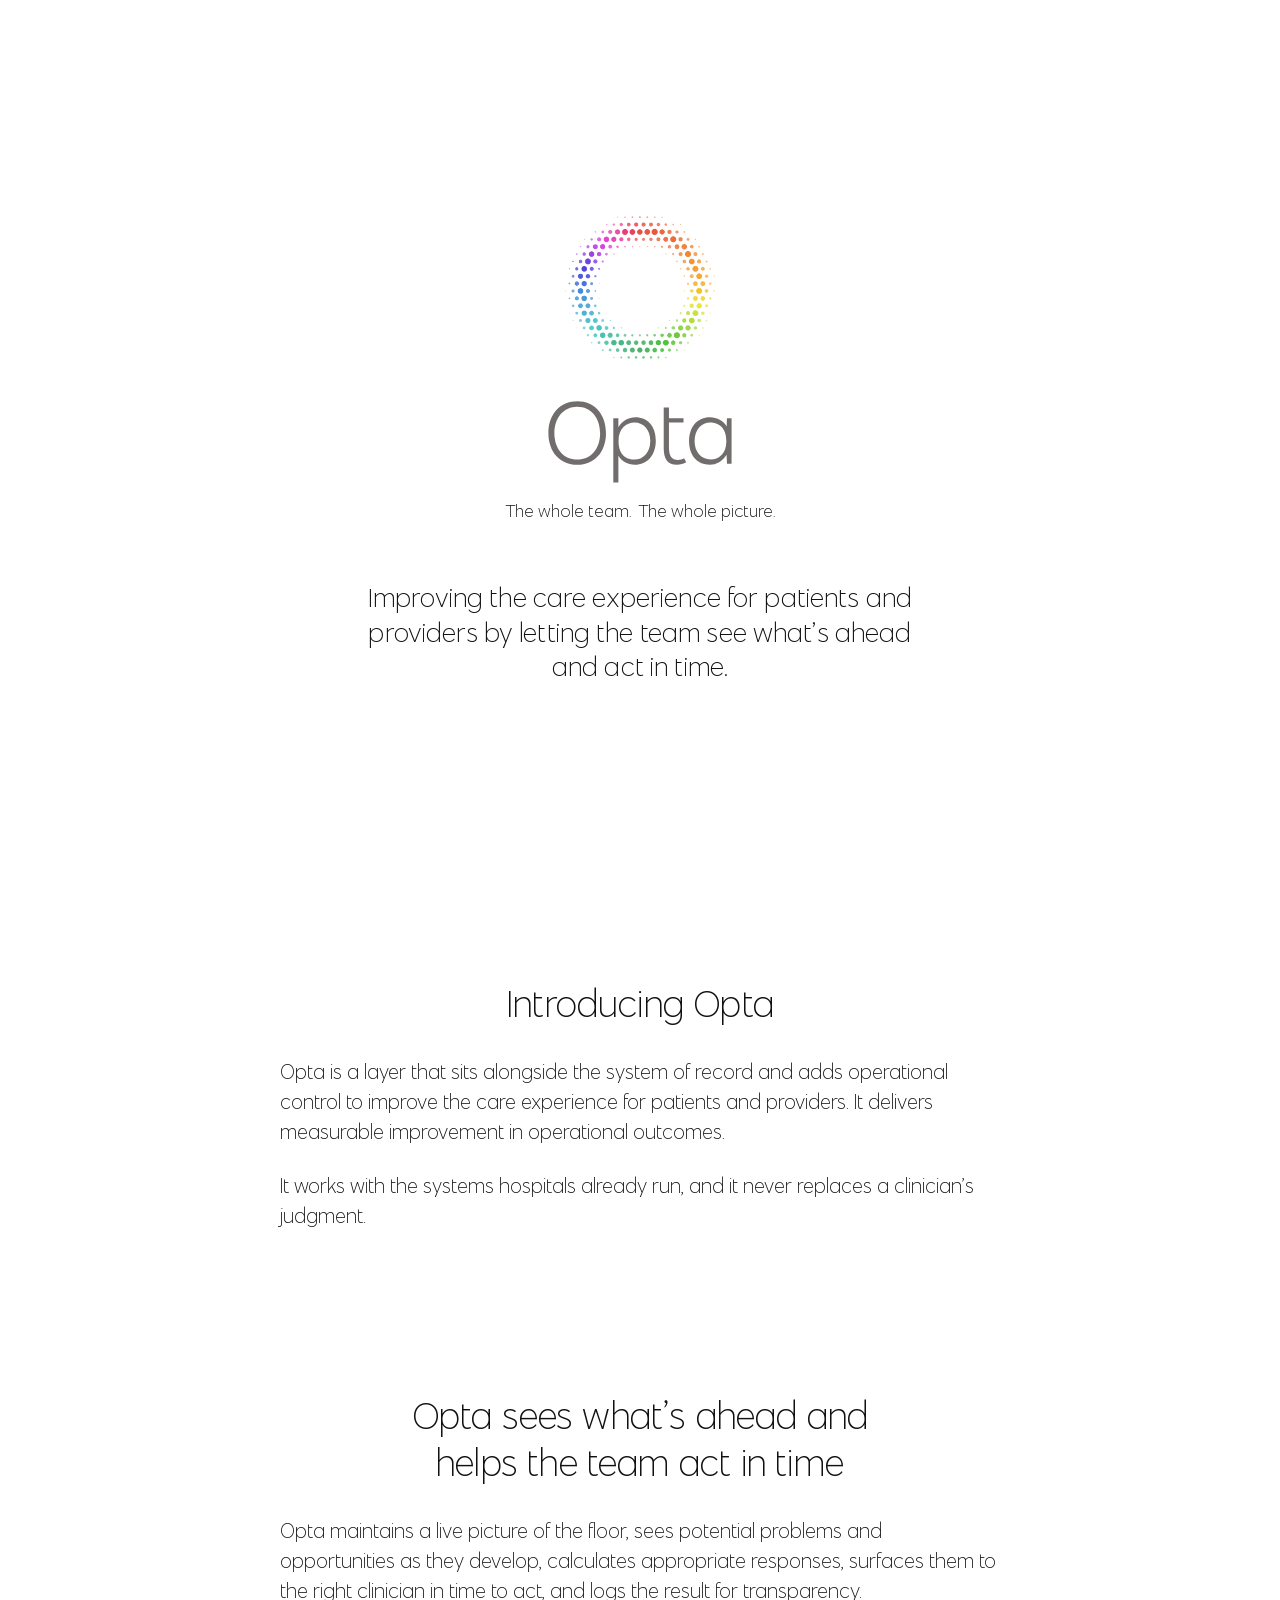
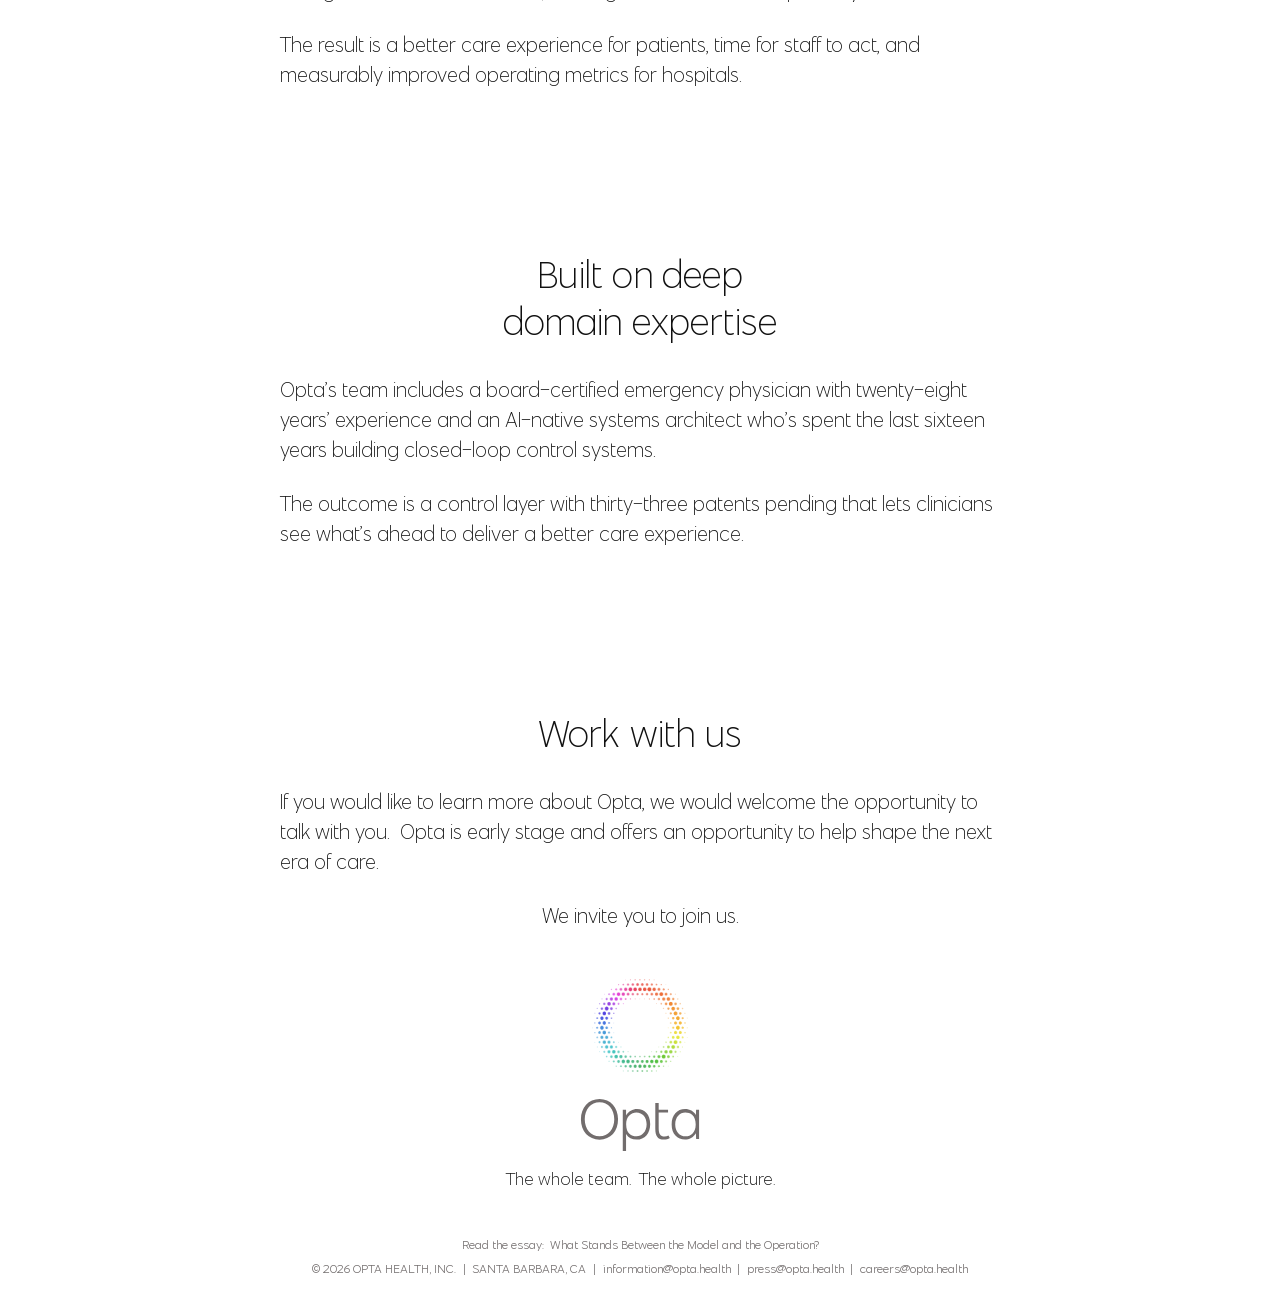
==== index.html @ 4945c52e "Favicon: ring on transparent background (64 + 32); cache-busted so browsers pick it up" ====
<!DOCTYPE html>
<html lang="en">
<head>
<meta charset="UTF-8">
<meta name="viewport" content="width=device-width, initial-scale=1">
<title>Opta — The whole team. The whole picture.</title>
<meta name="description" content="Improving the care experience for patients and providers by letting the team see what’s ahead and act in time.">
<meta property="og:type" content="website">
<meta property="og:title" content="Opta — The whole team. The whole picture.">
<meta property="og:description" content="Improving the care experience for patients and providers by letting the team see what’s ahead and act in time.">
<meta property="og:url" content="https://opta.health/">
<meta property="og:image" content="https://opta.health/assets/share-card.png">
<meta property="og:image:width" content="1200">
<meta property="og:image:height" content="630">
<link rel="icon" type="image/png" sizes="64x64" href="assets/favicon-ring.png?v=2">
<link rel="icon" type="image/png" sizes="32x32" href="assets/favicon-32.png?v=2">
<link rel="apple-touch-icon" href="assets/apple-touch-icon.png">
<link rel="preload" href="assets/fonts/EssentialSans-Thin.woff2" as="font" type="font/woff2" crossorigin>
<style>
  /* Essential Sans (Jen Wagner Co) — Thin for all copy, Regular where weight is needed. Licensed webfonts, self-hosted. */
  @font-face { font-family: 'Essential Sans'; font-weight: 200; font-style: normal; font-display: swap; src: url('assets/fonts/EssentialSans-Thin.woff2') format('woff2'); }
  @font-face { font-family: 'Essential Sans'; font-weight: 400; font-style: normal; font-display: swap; src: url('assets/fonts/EssentialSans-Regular.woff2') format('woff2'); }

  :root {
    --ink: #111111;        /* headlines and body */
    --grey: #726d6d;       /* wordmark, company line, footer */
    --page: #FFFFFF;

    /* Sizes are specified at 1920px wide and scale with the viewport. */
    --size-h: clamp(30px, 2.9vw, 72px);          /* 56px @ 1920 — section headlines */
    --size-body: clamp(19px, 1.5625vw, 44px);    /* 30px @ 1920 */
    --size-tag: clamp(17px, 1.3vw, 36px);        /* 25px @ 1920 — tagline under the wordmark */
    --size-desc: clamp(22px, 2.08vw, 56px);      /* 40px @ 1920 — hero descriptor */
    --size-co: clamp(15px, 1.2vw, 30px);         /* company line */
    --lockup-w: clamp(170px, 14.6vw, 420px);     /* 280px @ 1920 (mark + wordmark) */
    --lockup-w-small: clamp(120px, 9.4vw, 260px);/* 180px @ 1920 on the closing screen */
    --measure: 36em;                             /* body line length */
  }

  * { box-sizing: border-box; margin: 0; padding: 0; }
  html { -webkit-text-size-adjust: 100%; }

  body {
    font-family: 'Essential Sans', 'Helvetica Neue', Arial, sans-serif;
    font-weight: 200;
    color: var(--ink);
    background: var(--page);
    -webkit-font-smoothing: antialiased;
    -moz-osx-font-smoothing: grayscale;
  }

  section {
    display: flex;
    flex-direction: column;
    align-items: center;
    justify-content: center;
    text-align: center;
    padding: 9vh 8vw;
  }
  .s1 { min-height: 100vh; min-height: 100svh; padding-top: 7vh; padding-bottom: 7vh; }
  .s5 { padding-bottom: 0; }

  img { display: block; max-width: 100%; height: auto; }

  .lockup { width: var(--lockup-w); display: flex; flex-direction: column; align-items: center; }
  .lockup .mark { width: 80%; }
  .lockup .wordmark { width: 100%; margin-top: 22%; }
  .lockup.small { width: var(--lockup-w-small); }

  .tagline {
    font-size: var(--size-tag);
    font-weight: 200;
    line-height: 1.3;
    color: var(--ink);
    margin-top: 0.9em;
  }

  h1, h2 {
    font-size: var(--size-h);
    font-weight: 200;
    line-height: 1.25;
    letter-spacing: 0.005em;
  }

  .desc {
    font-size: var(--size-desc);
    font-weight: 200;
    line-height: 1.3;
    max-width: 22em;
    margin-top: 2.2em;
  }

  .body {
    font-size: var(--size-body);
    font-weight: 200;
    line-height: 1.5;
    max-width: var(--measure);
    text-align: left;
  }
  .body + .body { margin-top: 1.2em; }
  h2 + .body { margin-top: 1.5em; }

  .company {
    font-size: var(--size-co);
    font-weight: 400;
    line-height: 1.45;
    color: var(--grey);
    margin-top: 5em;
  }
  .company .sub { display: block; font-weight: 200; }

  /* Closing screen: lockup anchored above the footer */
  .s5 .content {
    display: flex;
    flex-direction: column;
    align-items: center;
    justify-content: center;
    width: 100%;
  }
  .s5 .lockup { margin-top: 3em; }

  footer {
    width: 100%;
    text-align: center;
    color: var(--grey);
    font-size: clamp(12px, 0.78vw, 20px);
    font-weight: 400;
    line-height: 1.7;
    padding: 5vh 0 3vh;
  }
  footer a { color: inherit; text-decoration: none; }
  footer a:hover, footer a:focus-visible { text-decoration: underline; text-underline-offset: 0.2em; }
  footer .essay { display: block; margin-bottom: 0.3em; }
  footer .caps { text-transform: uppercase; }
  footer .caps, footer a { white-space: nowrap; }
  footer .sep { padding: 0 0.3em; }

  a:focus-visible { outline: 2px solid var(--grey); outline-offset: 3px; }


  @media (max-width: 767px) {
    :root {
      --size-h: 30px;
      --size-body: 19px;
      --size-tag: 17px;
      --size-desc: 24px;
      --size-co: 16px;
      --lockup-w: 190px;
      --lockup-w-small: 140px;
    }
    section { padding: 8vh 24px; }
    .body { font-weight: 400; }   /* thin weight goes faint on phones in daylight */
    .desc { margin-top: 2em; }
    .company { margin-top: 3.5em; }
    footer .sep { padding: 0 0.15em; }
    footer .caps, footer a { white-space: normal; }
  }

  @media (prefers-reduced-motion: no-preference) {
    html { scroll-behavior: smooth; }
  }
</style>
</head>
<body>

<section class="s1">
  <div class="lockup"><img class="mark" src="assets/opta-mark-ring.png" alt="" width="1085" height="1039"><img class="wordmark" src="assets/opta-wordmark.svg" alt="Opta"></div>
  <p class="tagline">The whole team.&nbsp; The whole picture.</p>
  <h1 class="desc">Improving the care experience for patients and providers by letting the team see what’s ahead and act in time.</h1>
</section>

<section class="s2">
  <h2>Introducing Opta</h2>
  <p class="body">Opta is a layer that sits alongside the system of record and adds operational control to improve the care experience for patients and providers. It delivers measurable improvement in operational outcomes.</p>
  <p class="body">It works with the systems hospitals already run, and it never replaces a clinician’s judgment.</p>
</section>

<section class="s3">
  <h2>Opta sees what’s ahead and<br>helps the team act in time</h2>
  <p class="body">Opta maintains a live picture of the floor, sees potential problems and opportunities as they develop, calculates appropriate responses, surfaces them to the right clinician in time to act, and logs the result for transparency.</p>
  <p class="body">The result is a better care experience for patients, time for staff to act, and measurably improved operating metrics for hospitals.</p>
</section>

<section class="s4">
  <h2>Built on deep<br>domain expertise</h2>
  <p class="body">Opta’s team includes a board-certified emergency physician with twenty-eight years’ experience and an AI-native systems architect who’s spent the last sixteen years building closed-loop control systems.</p>
  <p class="body">The outcome is a control layer with <span class="patents">thirty-three</span><!-- PATENTS PENDING: edit the number --> patents pending that lets clinicians see what’s ahead to deliver a better care experience.</p>
</section>

<section class="s5">
  <div class="content">
    <h2>Work with us</h2>
    <p class="body">If you would like to learn more about Opta, we would welcome the opportunity to talk with you.&nbsp; Opta is early stage and offers an opportunity to help shape the next era of care.</p>
    <p class="body">We invite you to join us.</p>
    <div class="lockup small"><img class="mark" src="assets/opta-mark-ring.png" alt="" width="1085" height="1039"><img class="wordmark" src="assets/opta-wordmark.svg" alt="Opta"></div>
    <p class="tagline">The whole team.&nbsp; The whole picture.</p>
  </div>
  <footer>
    <a class="essay" href="/essay/">Read the essay:&nbsp; What Stands Between the Model and the Operation?</a>
    <span class="caps">© 2026 Opta Health, Inc.</span> <span class="sep">|</span> <span class="caps">Santa Barbara, CA</span> <span class="sep">|</span> <a href="mailto:information@opta.health">information@opta.health</a> <span class="sep">|</span> <a href="mailto:press@opta.health">press@opta.health</a> <span class="sep">|</span> <a href="mailto:careers@opta.health">careers@opta.health</a>
  </footer>
</section>

</body>
</html>
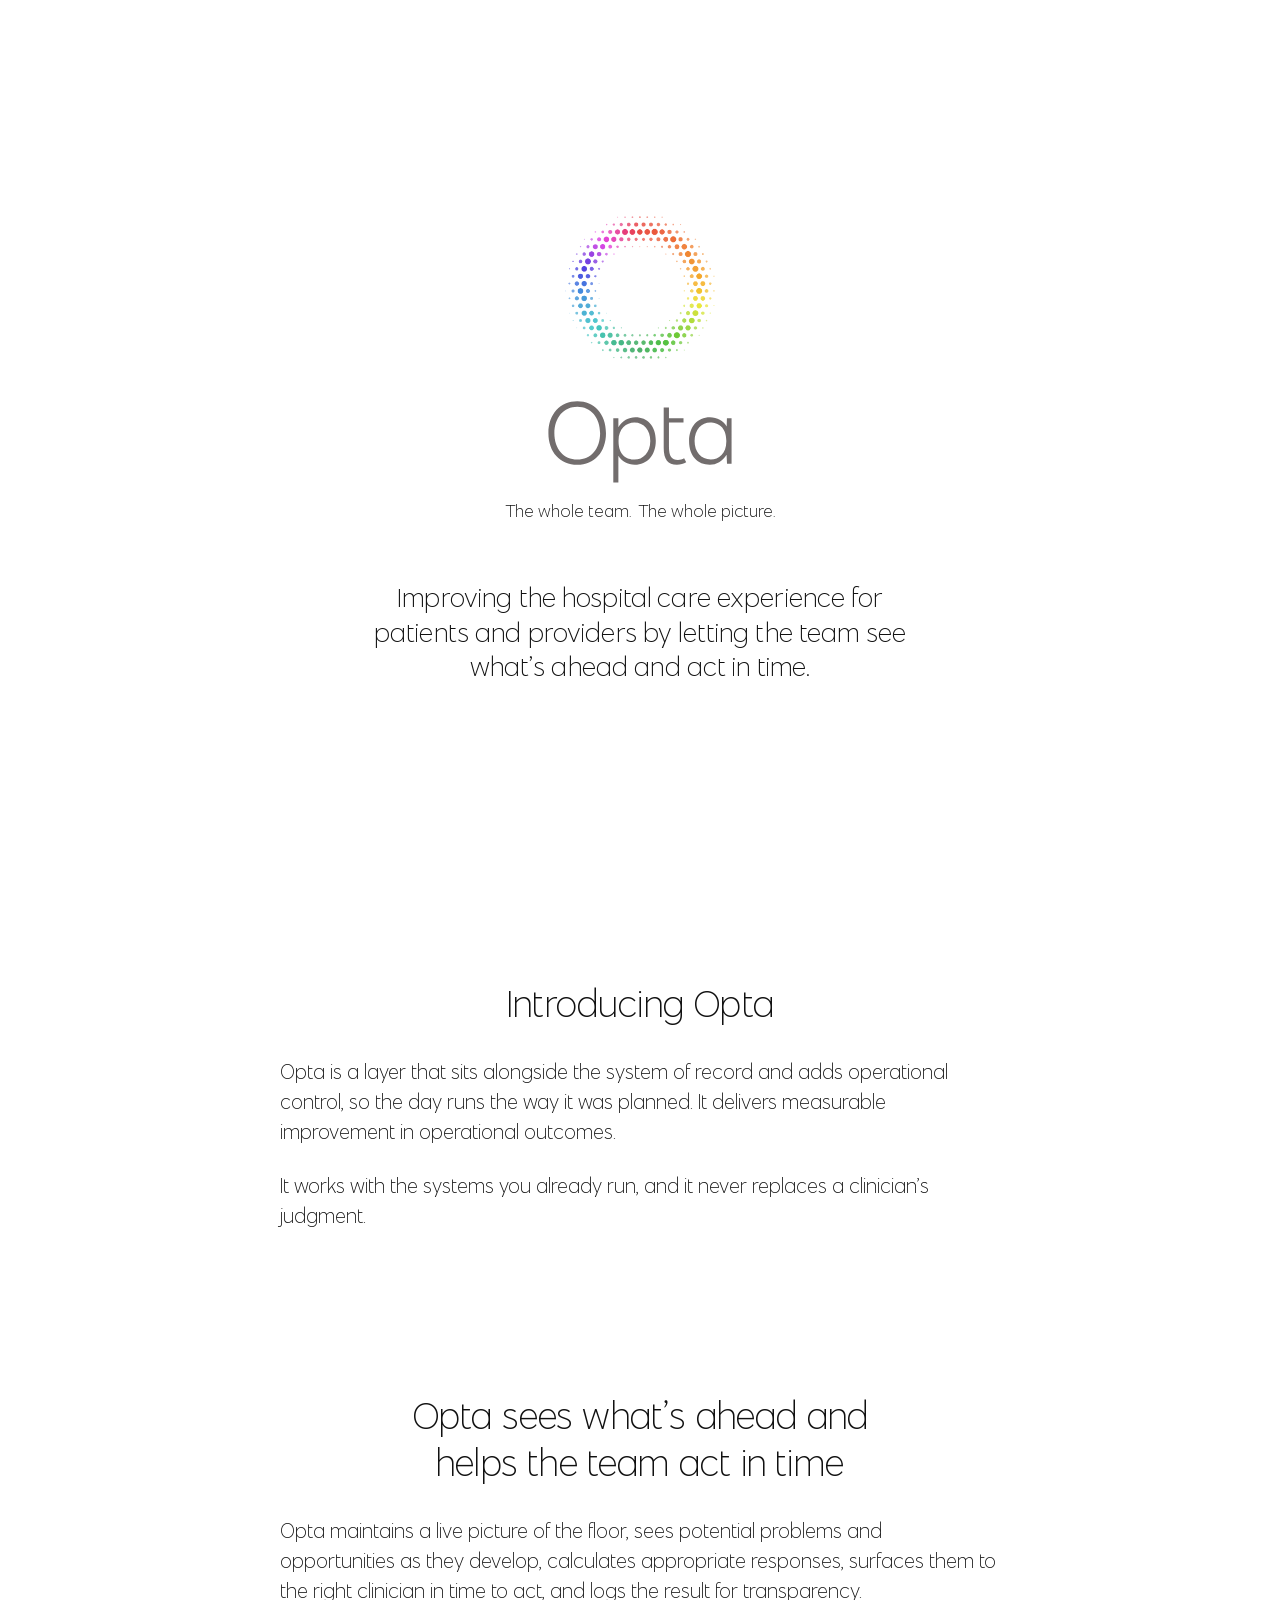
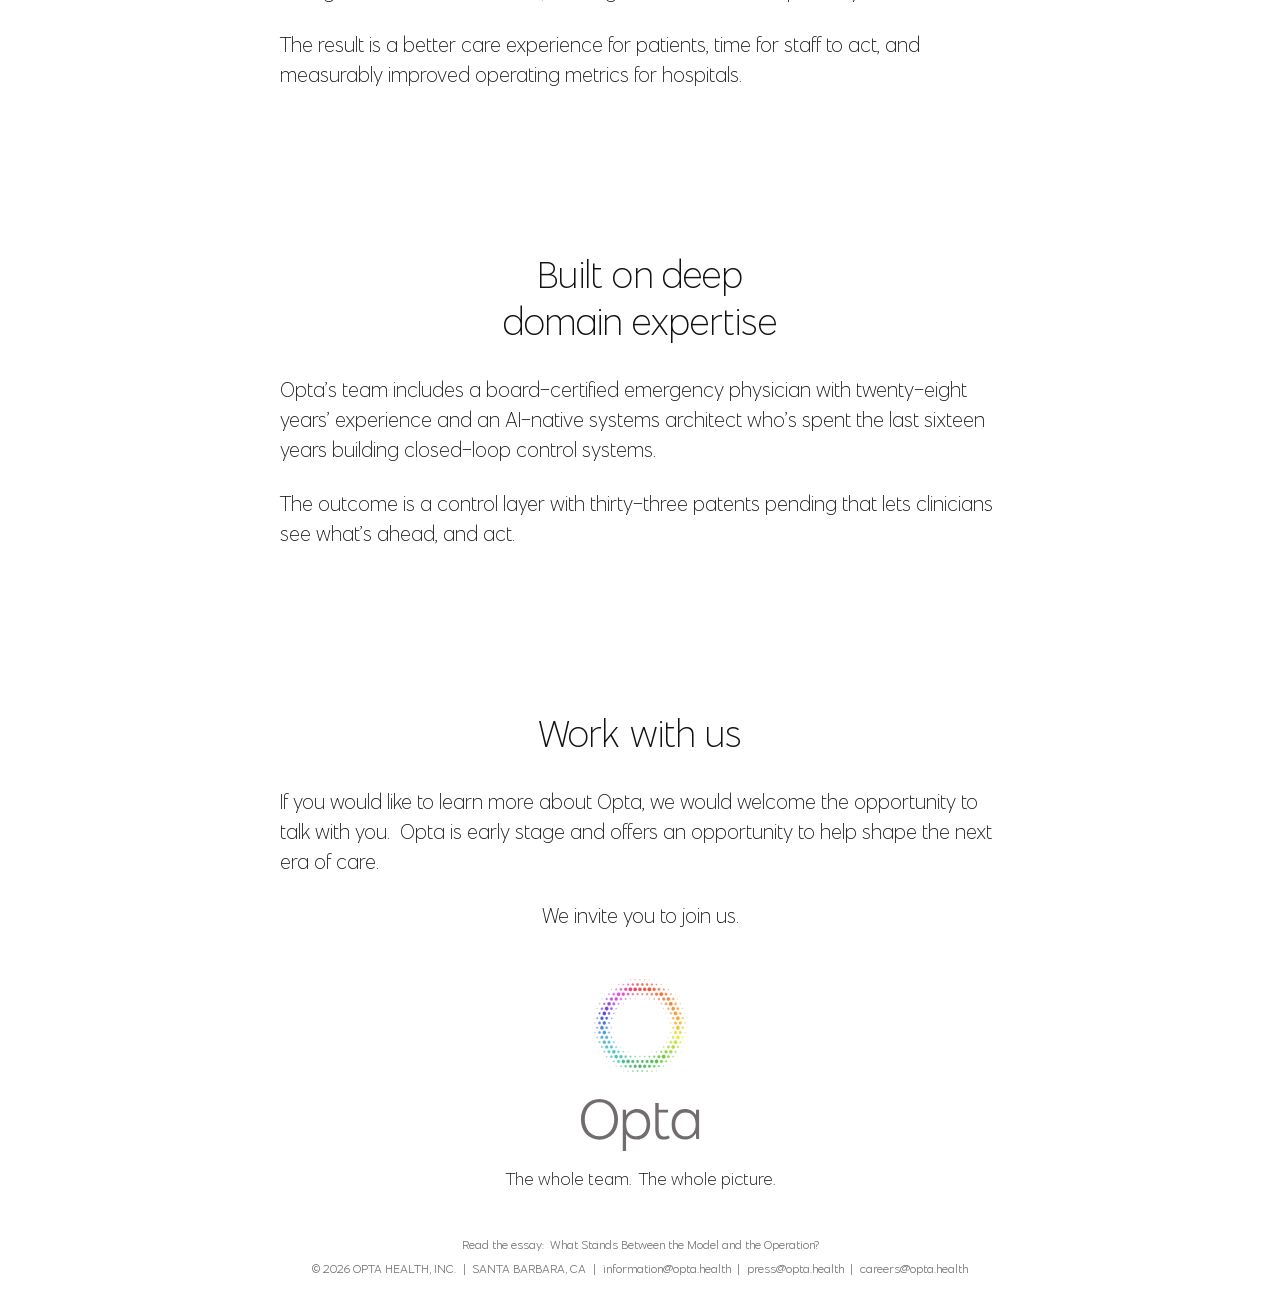
==== commit 25d5bce0: "Copy: 'hospital care experience' in hero; 'systems you already run'; care-experience repetition cut " ====
--- a/index.html
+++ b/index.html
@@ -4,16 +4,17 @@
 <meta charset="UTF-8">
 <meta name="viewport" content="width=device-width, initial-scale=1">
 <title>Opta — The whole team. The whole picture.</title>
-<meta name="description" content="Improving the care experience for patients and providers by letting the team see what’s ahead and act in time.">
+<meta name="description" content="Improving the hospital care experience for patients and providers by letting the team see what’s ahead and act in time.">
 <meta property="og:type" content="website">
 <meta property="og:title" content="Opta — The whole team. The whole picture.">
-<meta property="og:description" content="Improving the care experience for patients and providers by letting the team see what’s ahead and act in time.">
+<meta property="og:description" content="Improving the hospital care experience for patients and providers by letting the team see what’s ahead and act in time.">
 <meta property="og:url" content="https://opta.health/">
 <meta property="og:image" content="https://opta.health/assets/share-card.png">
 <meta property="og:image:width" content="1200">
 <meta property="og:image:height" content="630">
-<link rel="icon" type="image/png" sizes="64x64" href="assets/favicon-ring.png?v=2">
-<link rel="icon" type="image/png" sizes="32x32" href="assets/favicon-32.png?v=2">
+<link rel="icon" type="image/svg+xml" href="assets/favicon.svg?v=3">
+<link rel="icon" type="image/png" sizes="32x32" href="assets/favicon-32.png?v=3">
+<link rel="icon" type="image/png" sizes="16x16" href="assets/favicon-16.png?v=3">
 <link rel="apple-touch-icon" href="assets/apple-touch-icon.png">
 <link rel="preload" href="assets/fonts/EssentialSans-Thin.woff2" as="font" type="font/woff2" crossorigin>
 <style>
@@ -166,13 +167,13 @@
 <section class="s1">
   <div class="lockup"><img class="mark" src="assets/opta-mark-ring.png" alt="" width="1085" height="1039"><img class="wordmark" src="assets/opta-wordmark.svg" alt="Opta"></div>
   <p class="tagline">The whole team.&nbsp; The whole picture.</p>
-  <h1 class="desc">Improving the care experience for patients and providers by letting the team see what’s ahead and act in time.</h1>
+  <h1 class="desc">Improving the hospital care experience for patients and providers by letting the team see what’s ahead and act in time.</h1>
 </section>
 
 <section class="s2">
   <h2>Introducing Opta</h2>
-  <p class="body">Opta is a layer that sits alongside the system of record and adds operational control to improve the care experience for patients and providers. It delivers measurable improvement in operational outcomes.</p>
-  <p class="body">It works with the systems hospitals already run, and it never replaces a clinician’s judgment.</p>
+  <p class="body">Opta is a layer that sits alongside the system of record and adds operational control, so the day runs the way it was planned. It delivers measurable improvement in operational outcomes.</p>
+  <p class="body">It works with the systems you already run, and it never replaces a clinician’s judgment.</p>
 </section>
 
 <section class="s3">
@@ -184,7 +185,7 @@
 <section class="s4">
   <h2>Built on deep<br>domain expertise</h2>
   <p class="body">Opta’s team includes a board-certified emergency physician with twenty-eight years’ experience and an AI-native systems architect who’s spent the last sixteen years building closed-loop control systems.</p>
-  <p class="body">The outcome is a control layer with <span class="patents">thirty-three</span><!-- PATENTS PENDING: edit the number --> patents pending that lets clinicians see what’s ahead to deliver a better care experience.</p>
+  <p class="body">The outcome is a control layer with <span class="patents">thirty-three</span><!-- PATENTS PENDING: edit the number --> patents pending that lets clinicians see what’s ahead, and act.</p>
 </section>
 
 <section class="s5">
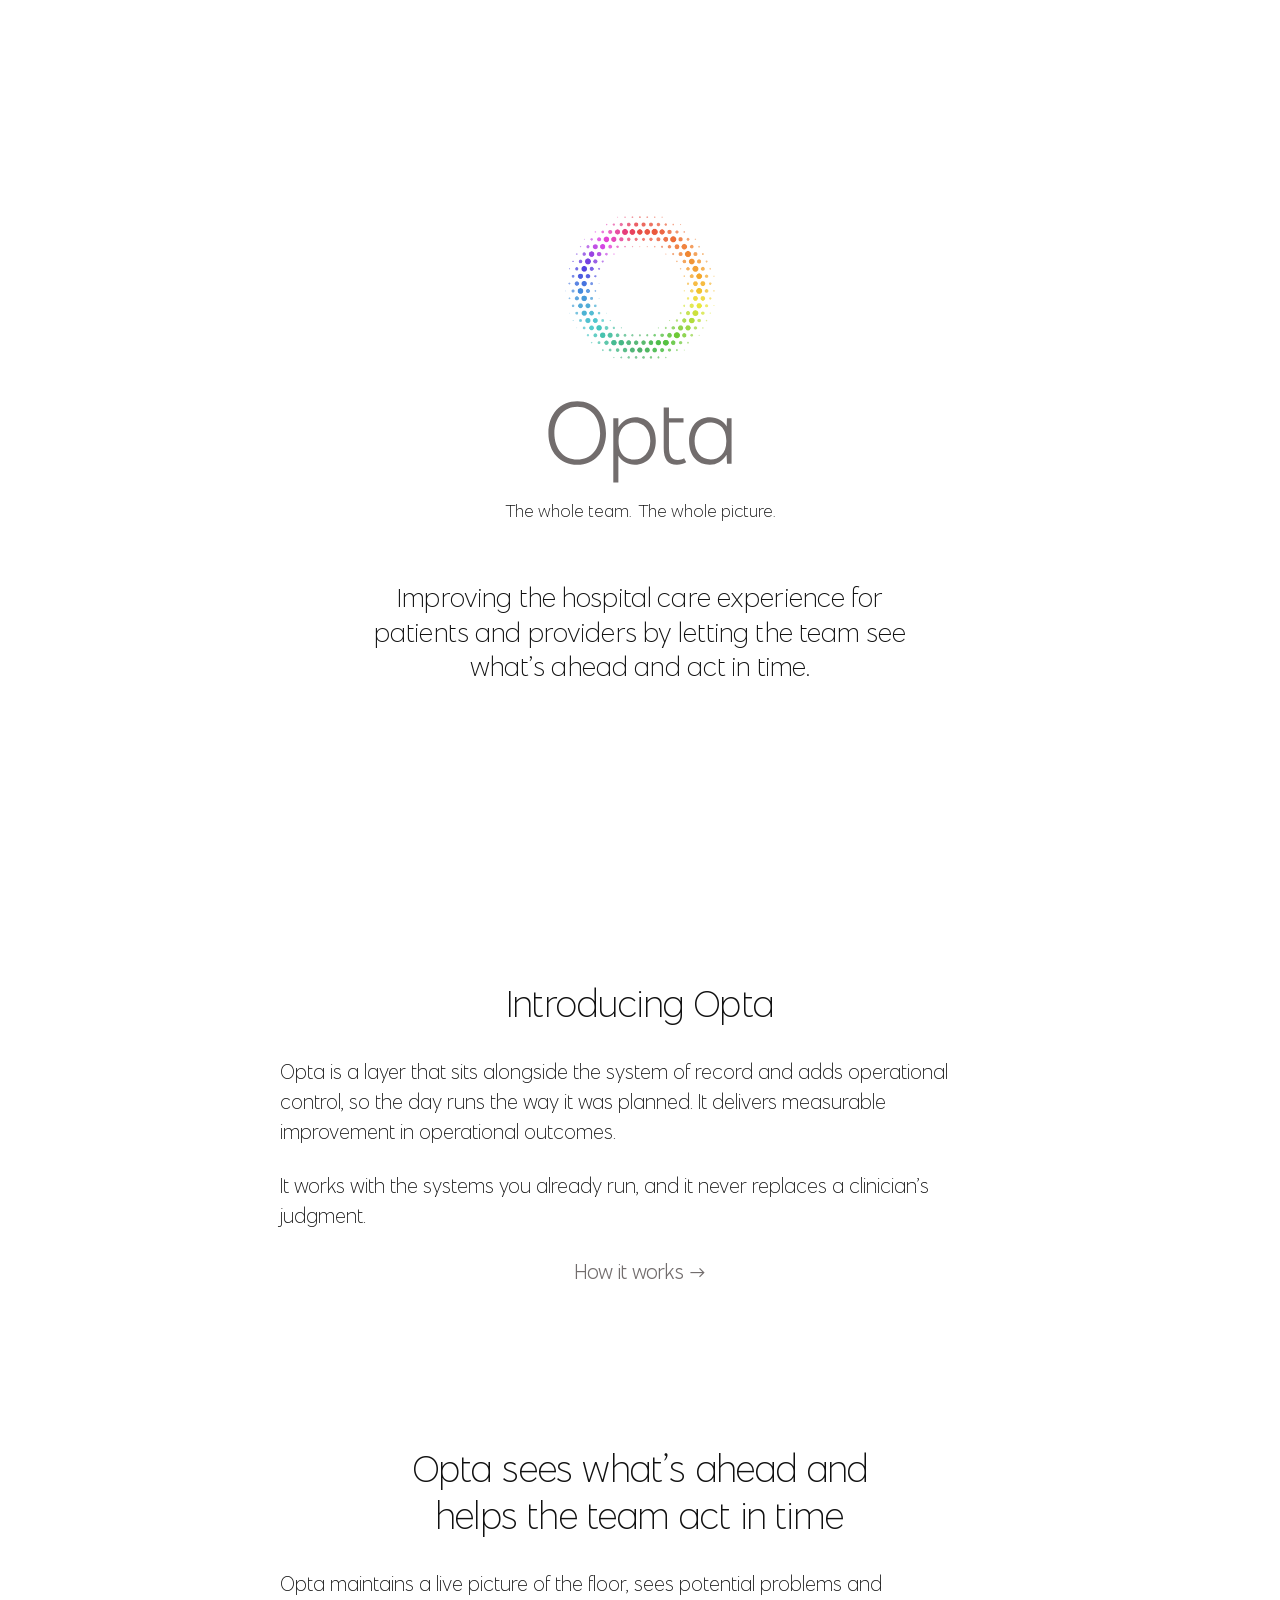
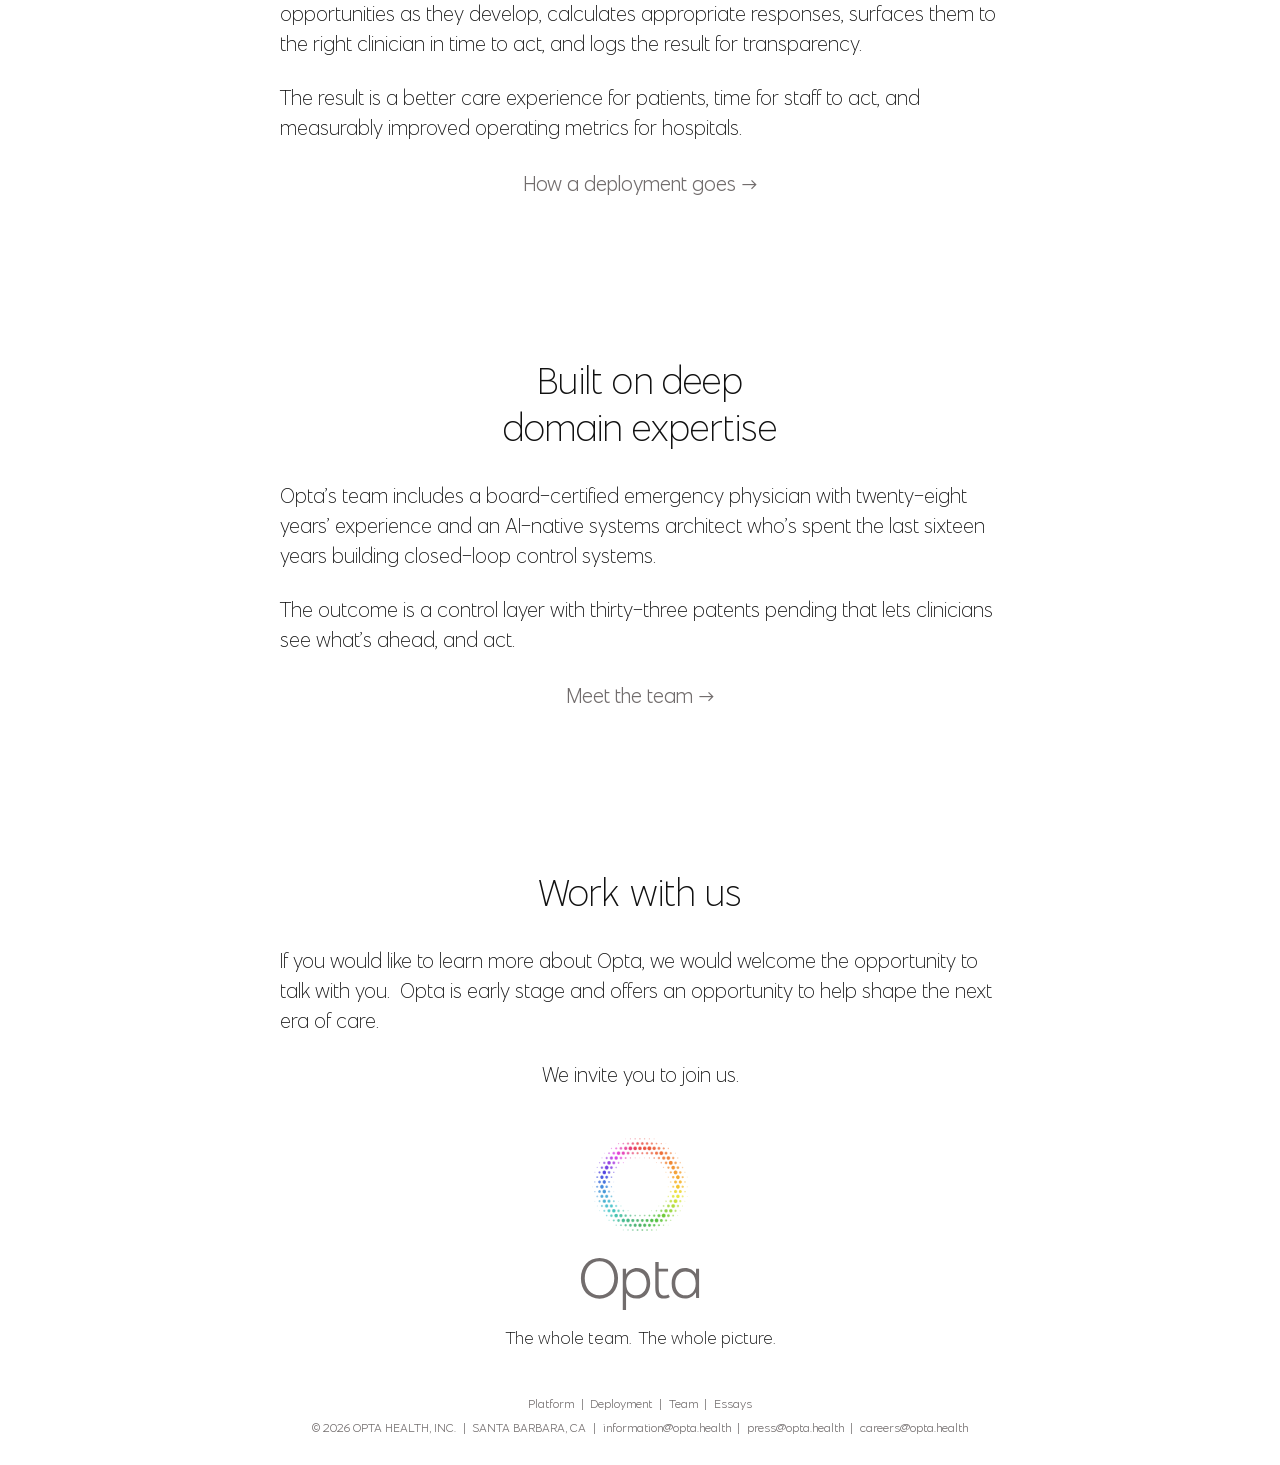
==== commit fa51ed9e: "Second tier: Platform, Deployment, Team and Essays pages; shared stylesheet; doorway links on the ho" ====
--- a/index.html
+++ b/index.html
@@ -17,150 +17,7 @@
 <link rel="icon" type="image/png" sizes="16x16" href="assets/favicon-16.png?v=3">
 <link rel="apple-touch-icon" href="assets/apple-touch-icon.png">
 <link rel="preload" href="assets/fonts/EssentialSans-Thin.woff2" as="font" type="font/woff2" crossorigin>
-<style>
-  /* Essential Sans (Jen Wagner Co) — Thin for all copy, Regular where weight is needed. Licensed webfonts, self-hosted. */
-  @font-face { font-family: 'Essential Sans'; font-weight: 200; font-style: normal; font-display: swap; src: url('assets/fonts/EssentialSans-Thin.woff2') format('woff2'); }
-  @font-face { font-family: 'Essential Sans'; font-weight: 400; font-style: normal; font-display: swap; src: url('assets/fonts/EssentialSans-Regular.woff2') format('woff2'); }
-
-  :root {
-    --ink: #111111;        /* headlines and body */
-    --grey: #726d6d;       /* wordmark, company line, footer */
-    --page: #FFFFFF;
-
-    /* Sizes are specified at 1920px wide and scale with the viewport. */
-    --size-h: clamp(30px, 2.9vw, 72px);          /* 56px @ 1920 — section headlines */
-    --size-body: clamp(19px, 1.5625vw, 44px);    /* 30px @ 1920 */
-    --size-tag: clamp(17px, 1.3vw, 36px);        /* 25px @ 1920 — tagline under the wordmark */
-    --size-desc: clamp(22px, 2.08vw, 56px);      /* 40px @ 1920 — hero descriptor */
-    --size-co: clamp(15px, 1.2vw, 30px);         /* company line */
-    --lockup-w: clamp(170px, 14.6vw, 420px);     /* 280px @ 1920 (mark + wordmark) */
-    --lockup-w-small: clamp(120px, 9.4vw, 260px);/* 180px @ 1920 on the closing screen */
-    --measure: 36em;                             /* body line length */
-  }
-
-  * { box-sizing: border-box; margin: 0; padding: 0; }
-  html { -webkit-text-size-adjust: 100%; }
-
-  body {
-    font-family: 'Essential Sans', 'Helvetica Neue', Arial, sans-serif;
-    font-weight: 200;
-    color: var(--ink);
-    background: var(--page);
-    -webkit-font-smoothing: antialiased;
-    -moz-osx-font-smoothing: grayscale;
-  }
-
-  section {
-    display: flex;
-    flex-direction: column;
-    align-items: center;
-    justify-content: center;
-    text-align: center;
-    padding: 9vh 8vw;
-  }
-  .s1 { min-height: 100vh; min-height: 100svh; padding-top: 7vh; padding-bottom: 7vh; }
-  .s5 { padding-bottom: 0; }
-
-  img { display: block; max-width: 100%; height: auto; }
-
-  .lockup { width: var(--lockup-w); display: flex; flex-direction: column; align-items: center; }
-  .lockup .mark { width: 80%; }
-  .lockup .wordmark { width: 100%; margin-top: 22%; }
-  .lockup.small { width: var(--lockup-w-small); }
-
-  .tagline {
-    font-size: var(--size-tag);
-    font-weight: 200;
-    line-height: 1.3;
-    color: var(--ink);
-    margin-top: 0.9em;
-  }
-
-  h1, h2 {
-    font-size: var(--size-h);
-    font-weight: 200;
-    line-height: 1.25;
-    letter-spacing: 0.005em;
-  }
-
-  .desc {
-    font-size: var(--size-desc);
-    font-weight: 200;
-    line-height: 1.3;
-    max-width: 22em;
-    margin-top: 2.2em;
-  }
-
-  .body {
-    font-size: var(--size-body);
-    font-weight: 200;
-    line-height: 1.5;
-    max-width: var(--measure);
-    text-align: left;
-  }
-  .body + .body { margin-top: 1.2em; }
-  h2 + .body { margin-top: 1.5em; }
-
-  .company {
-    font-size: var(--size-co);
-    font-weight: 400;
-    line-height: 1.45;
-    color: var(--grey);
-    margin-top: 5em;
-  }
-  .company .sub { display: block; font-weight: 200; }
-
-  /* Closing screen: lockup anchored above the footer */
-  .s5 .content {
-    display: flex;
-    flex-direction: column;
-    align-items: center;
-    justify-content: center;
-    width: 100%;
-  }
-  .s5 .lockup { margin-top: 3em; }
-
-  footer {
-    width: 100%;
-    text-align: center;
-    color: var(--grey);
-    font-size: clamp(12px, 0.78vw, 20px);
-    font-weight: 400;
-    line-height: 1.7;
-    padding: 5vh 0 3vh;
-  }
-  footer a { color: inherit; text-decoration: none; }
-  footer a:hover, footer a:focus-visible { text-decoration: underline; text-underline-offset: 0.2em; }
-  footer .essay { display: block; margin-bottom: 0.3em; }
-  footer .caps { text-transform: uppercase; }
-  footer .caps, footer a { white-space: nowrap; }
-  footer .sep { padding: 0 0.3em; }
-
-  a:focus-visible { outline: 2px solid var(--grey); outline-offset: 3px; }
-
-
-  @media (max-width: 767px) {
-    :root {
-      --size-h: 30px;
-      --size-body: 19px;
-      --size-tag: 17px;
-      --size-desc: 24px;
-      --size-co: 16px;
-      --lockup-w: 190px;
-      --lockup-w-small: 140px;
-    }
-    section { padding: 8vh 24px; }
-    .body { font-weight: 400; }   /* thin weight goes faint on phones in daylight */
-    .desc { margin-top: 2em; }
-    .company { margin-top: 3.5em; }
-    footer .sep { padding: 0 0.15em; }
-    footer .caps, footer a { white-space: normal; }
-  }
-
-  @media (prefers-reduced-motion: no-preference) {
-    html { scroll-behavior: smooth; }
-  }
-</style>
+<link rel="stylesheet" href="assets/site.css">
 </head>
 <body>
 
@@ -174,21 +31,24 @@
   <h2>Introducing Opta</h2>
   <p class="body">Opta is a layer that sits alongside the system of record and adds operational control, so the day runs the way it was planned. It delivers measurable improvement in operational outcomes.</p>
   <p class="body">It works with the systems you already run, and it never replaces a clinician’s judgment.</p>
+  <a class="more" href="/platform/">How it works →</a>
 </section>
 
 <section class="s3">
   <h2>Opta sees what’s ahead and<br>helps the team act in time</h2>
   <p class="body">Opta maintains a live picture of the floor, sees potential problems and opportunities as they develop, calculates appropriate responses, surfaces them to the right clinician in time to act, and logs the result for transparency.</p>
   <p class="body">The result is a better care experience for patients, time for staff to act, and measurably improved operating metrics for hospitals.</p>
+  <a class="more" href="/deployment/">How a deployment goes →</a>
 </section>
 
 <section class="s4">
   <h2>Built on deep<br>domain expertise</h2>
   <p class="body">Opta’s team includes a board-certified emergency physician with twenty-eight years’ experience and an AI-native systems architect who’s spent the last sixteen years building closed-loop control systems.</p>
   <p class="body">The outcome is a control layer with <span class="patents">thirty-three</span><!-- PATENTS PENDING: edit the number --> patents pending that lets clinicians see what’s ahead, and act.</p>
+  <a class="more" href="/team/">Meet the team →</a>
 </section>
 
-<section class="s5">
+<section class="s5" id="work">
   <div class="content">
     <h2>Work with us</h2>
     <p class="body">If you would like to learn more about Opta, we would welcome the opportunity to talk with you.&nbsp; Opta is early stage and offers an opportunity to help shape the next era of care.</p>
@@ -197,7 +57,7 @@
     <p class="tagline">The whole team.&nbsp; The whole picture.</p>
   </div>
   <footer>
-    <a class="essay" href="/essay/">Read the essay:&nbsp; What Stands Between the Model and the Operation?</a>
+    <span class="essay"><a href="/platform/">Platform</a> <span class="sep">|</span> <a href="/deployment/">Deployment</a> <span class="sep">|</span> <a href="/team/">Team</a> <span class="sep">|</span> <a href="/essays/">Essays</a></span>
     <span class="caps">© 2026 Opta Health, Inc.</span> <span class="sep">|</span> <span class="caps">Santa Barbara, CA</span> <span class="sep">|</span> <a href="mailto:information@opta.health">information@opta.health</a> <span class="sep">|</span> <a href="mailto:press@opta.health">press@opta.health</a> <span class="sep">|</span> <a href="mailto:careers@opta.health">careers@opta.health</a>
   </footer>
 </section>
--- a/assets/site.css
+++ b/assets/site.css
@@ -0,0 +1,181 @@
+  /* Essential Sans (Jen Wagner Co) — Thin for all copy, Regular where weight is needed. Licensed webfonts, self-hosted. */
+  @font-face { font-family: 'Essential Sans'; font-weight: 200; font-style: normal; font-display: swap; src: url('fonts/EssentialSans-Thin.woff2') format('woff2'); }
+  @font-face { font-family: 'Essential Sans'; font-weight: 400; font-style: normal; font-display: swap; src: url('fonts/EssentialSans-Regular.woff2') format('woff2'); }
+
+  :root {
+    --ink: #111111;        /* headlines and body */
+    --grey: #726d6d;       /* wordmark, company line, footer */
+    --page: #FFFFFF;
+
+    /* Sizes are specified at 1920px wide and scale with the viewport. */
+    --size-h: clamp(30px, 2.9vw, 72px);          /* 56px @ 1920 — section headlines */
+    --size-body: clamp(19px, 1.5625vw, 44px);    /* 30px @ 1920 */
+    --size-tag: clamp(17px, 1.3vw, 36px);        /* 25px @ 1920 — tagline under the wordmark */
+    --size-desc: clamp(22px, 2.08vw, 56px);      /* 40px @ 1920 — hero descriptor */
+    --size-co: clamp(15px, 1.2vw, 30px);         /* company line */
+    --lockup-w: clamp(170px, 14.6vw, 420px);     /* 280px @ 1920 (mark + wordmark) */
+    --lockup-w-small: clamp(120px, 9.4vw, 260px);/* 180px @ 1920 on the closing screen */
+    --measure: 36em;                             /* body line length */
+  }
+
+  * { box-sizing: border-box; margin: 0; padding: 0; }
+  html { -webkit-text-size-adjust: 100%; }
+
+  body {
+    font-family: 'Essential Sans', 'Helvetica Neue', Arial, sans-serif;
+    font-weight: 200;
+    color: var(--ink);
+    background: var(--page);
+    -webkit-font-smoothing: antialiased;
+    -moz-osx-font-smoothing: grayscale;
+  }
+
+  section {
+    display: flex;
+    flex-direction: column;
+    align-items: center;
+    justify-content: center;
+    text-align: center;
+    padding: 9vh 8vw;
+  }
+  .s1 { min-height: 100vh; min-height: 100svh; padding-top: 7vh; padding-bottom: 7vh; }
+  .s5 { padding-bottom: 0; }
+
+  img { display: block; max-width: 100%; height: auto; }
+
+  .lockup { width: var(--lockup-w); display: flex; flex-direction: column; align-items: center; }
+  .lockup .mark { width: 80%; }
+  .lockup .wordmark { width: 100%; margin-top: 22%; }
+  .lockup.small { width: var(--lockup-w-small); }
+
+  .tagline {
+    font-size: var(--size-tag);
+    font-weight: 200;
+    line-height: 1.3;
+    color: var(--ink);
+    margin-top: 0.9em;
+  }
+
+  h1, h2 {
+    font-size: var(--size-h);
+    font-weight: 200;
+    line-height: 1.25;
+    letter-spacing: 0.005em;
+  }
+
+  .desc {
+    font-size: var(--size-desc);
+    font-weight: 200;
+    line-height: 1.3;
+    max-width: 22em;
+    margin-top: 2.2em;
+  }
+
+  .body {
+    font-size: var(--size-body);
+    font-weight: 200;
+    line-height: 1.5;
+    max-width: var(--measure);
+    text-align: left;
+  }
+  .body + .body { margin-top: 1.2em; }
+  h2 + .body { margin-top: 1.5em; }
+
+  .company {
+    font-size: var(--size-co);
+    font-weight: 400;
+    line-height: 1.45;
+    color: var(--grey);
+    margin-top: 5em;
+  }
+  .company .sub { display: block; font-weight: 200; }
+
+  /* Closing screen: lockup anchored above the footer */
+  .s5 .content {
+    display: flex;
+    flex-direction: column;
+    align-items: center;
+    justify-content: center;
+    width: 100%;
+  }
+  .s5 .lockup { margin-top: 3em; }
+
+  footer {
+    width: 100%;
+    text-align: center;
+    color: var(--grey);
+    font-size: clamp(12px, 0.78vw, 20px);
+    font-weight: 400;
+    line-height: 1.7;
+    padding: 5vh 0 3vh;
+  }
+  footer a { color: inherit; text-decoration: none; }
+  footer a:hover, footer a:focus-visible { text-decoration: underline; text-underline-offset: 0.2em; }
+  footer .essay { display: block; margin-bottom: 0.3em; }
+  footer .caps { text-transform: uppercase; }
+  footer .caps, footer a { white-space: nowrap; }
+  footer .sep { padding: 0 0.3em; }
+
+  a:focus-visible { outline: 2px solid var(--grey); outline-offset: 3px; }
+
+
+  @media (max-width: 767px) {
+    :root {
+      --size-h: 30px;
+      --size-body: 19px;
+      --size-tag: 17px;
+      --size-desc: 24px;
+      --size-co: 16px;
+      --lockup-w: 190px;
+      --lockup-w-small: 140px;
+    }
+    section { padding: 8vh 24px; }
+    .body { font-weight: 400; }   /* thin weight goes faint on phones in daylight */
+    .desc { margin-top: 2em; }
+    .company { margin-top: 3.5em; }
+    footer .sep { padding: 0 0.15em; }
+    footer .caps, footer a { white-space: normal; }
+  }
+
+  @media (prefers-reduced-motion: no-preference) {
+    html { scroll-behavior: smooth; }
+  }
+
+  /* ---- second-tier pages ---- */
+  nav.site { width: 100%; text-align: center; padding: 3.2vh 8vw 0; font-size: clamp(14px, 0.95vw, 22px); font-weight: 400; color: var(--grey); letter-spacing: 0.01em; }
+  nav.site a { color: inherit; text-decoration: none; padding: 0 0.2em; }
+  nav.site a:hover, nav.site a:focus-visible { color: var(--ink); }
+  nav.site .sep { padding: 0 0.45em; opacity: 0.6; }
+  nav.site a.here { color: var(--ink); }
+  .page section { min-height: 0; padding: 9vh 8vw; }
+  .page section:first-of-type { padding-top: 6vh; }
+  .page .lead { font-size: var(--size-body); font-weight: 200; line-height: 1.5; max-width: var(--measure); text-align: left; margin-top: 1.5em; }
+  .page .items { font-size: var(--size-body); max-width: var(--measure); text-align: left; margin-top: 1.4em; }
+  .page .items p { font-size: var(--size-body); font-weight: 200; line-height: 1.5; }
+  .page .items p + p { margin-top: 1.1em; }
+  .page .items b { font-weight: 400; }
+  .page .close { font-size: var(--size-body); font-weight: 400; line-height: 1.5; max-width: var(--measure); text-align: center; margin-top: 1.8em; }
+  .page .s5 { padding-bottom: 0; }
+  .page .mark.small { width: var(--lockup-w-small); }
+  .more { display: inline-block; margin-top: 1.4em; font-size: var(--size-body); font-weight: 400; color: var(--grey); text-decoration: none; }
+  .more:hover, .more:focus-visible { color: var(--ink); }
+  .team { font-size: var(--size-body); display: flex; flex-wrap: wrap; justify-content: center; gap: 4vw; max-width: 60em; margin-top: 2.2em; }
+  .person { flex: 1 1 15em; max-width: 19em; text-align: left; }
+  .person img { width: 9.5em; height: 9.5em; object-fit: cover; border-radius: 50%; background: #ececec; margin-bottom: 0.9em; }
+  .person h3 { font-size: calc(var(--size-body) * 1.05); font-weight: 400; line-height: 1.3; }
+  .person .role { font-size: calc(var(--size-body) * 0.85); font-weight: 400; color: var(--grey); margin: 0.15em 0 0.7em; }
+  .person p { font-size: calc(var(--size-body) * 0.92); font-weight: 200; line-height: 1.5; }
+  .essays { font-size: var(--size-body); max-width: var(--measure); text-align: left; margin-top: 1.6em; }
+  .essays a { display: block; color: var(--ink); text-decoration: none; font-size: var(--size-body); font-weight: 400; line-height: 1.4; }
+  .essays a:hover, .essays a:focus-visible { text-decoration: underline; text-underline-offset: 0.2em; }
+  .essays .date { font-size: calc(var(--size-body) * 0.85); font-weight: 200; color: var(--grey); margin-top: 0.2em; }
+  .essays .blurb { font-size: calc(var(--size-body) * 0.95); font-weight: 200; line-height: 1.5; margin-top: 0.4em; }
+  @media (max-width: 767px) {
+    nav.site { padding: 20px 24px 0; }
+    nav.site .sep { padding: 0 0.3em; }
+    .page section { padding: 7vh 24px; }
+    .page .items p, .page .lead, .page .close, .person p, .essays .blurb { font-weight: 400; }
+    .team { gap: 32px; }
+    .page h2 br { display: none; }
+    .page .items b { display: block; }
+  }
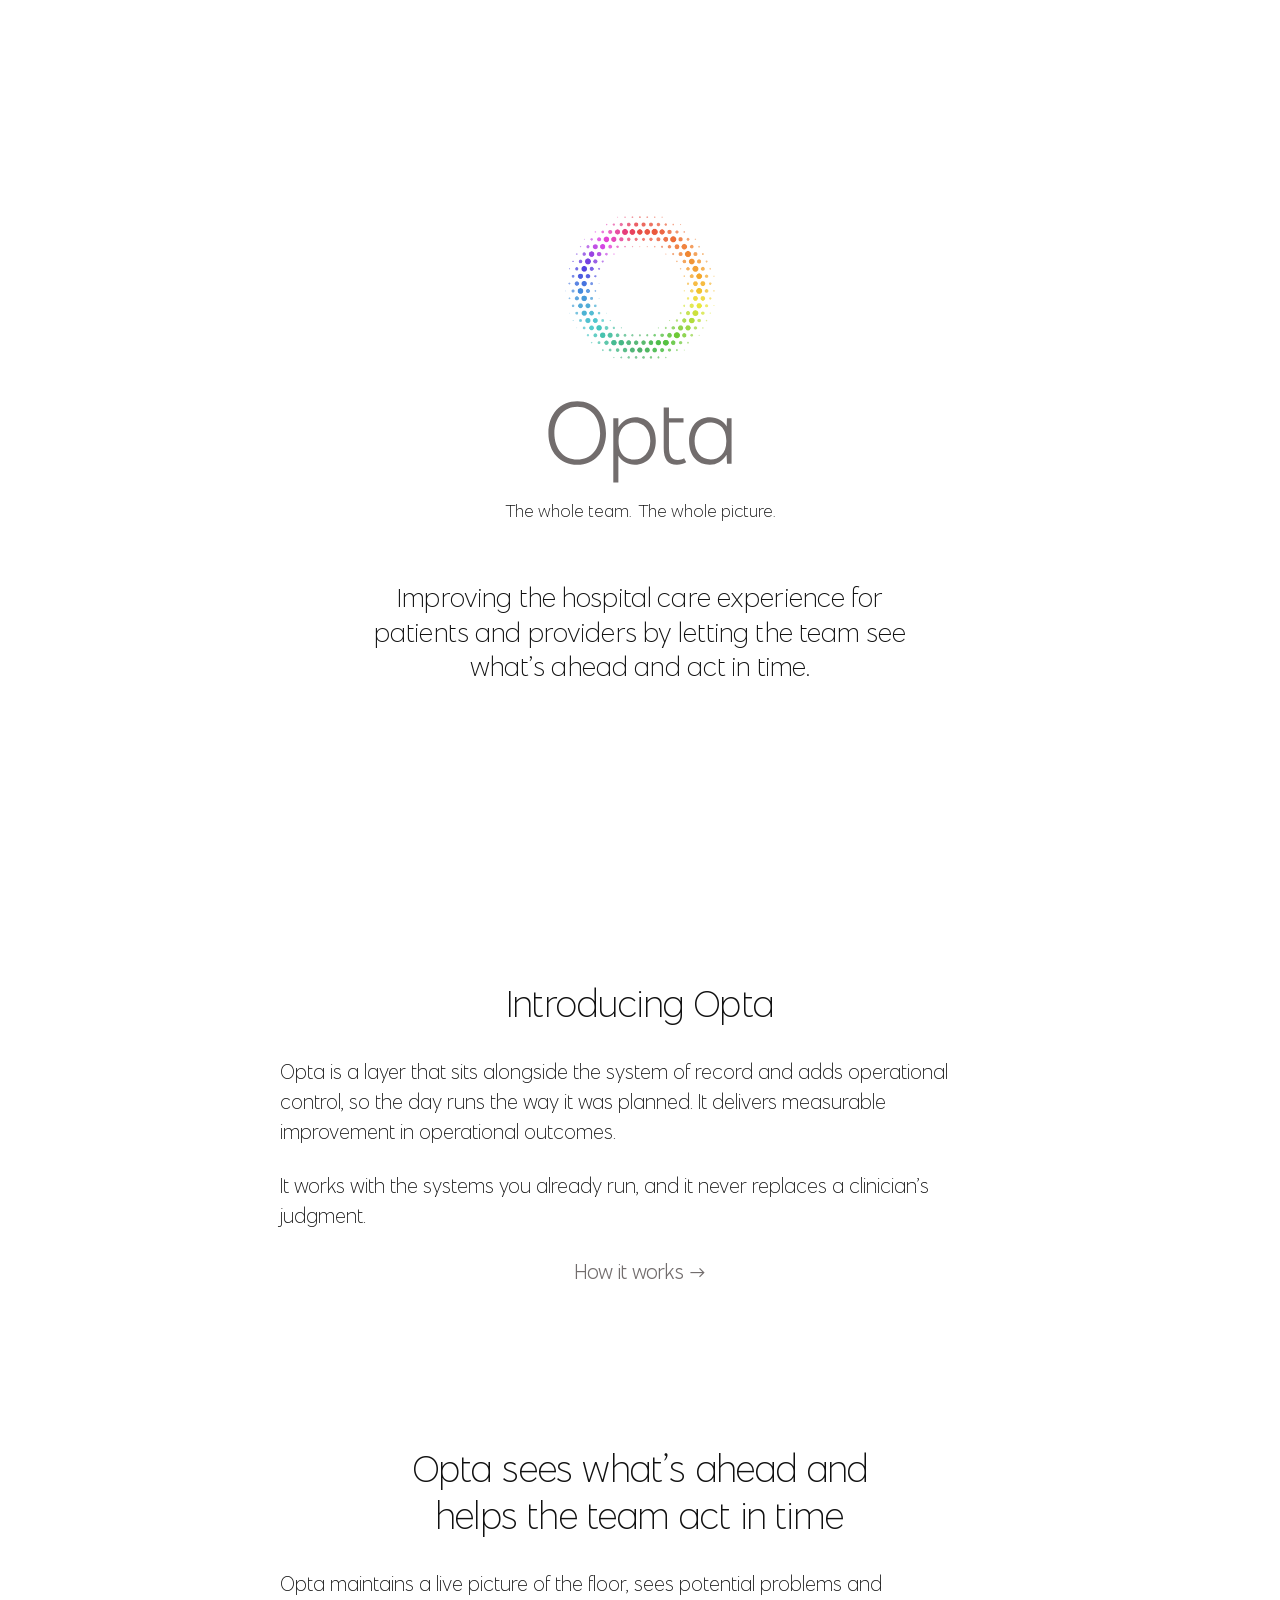
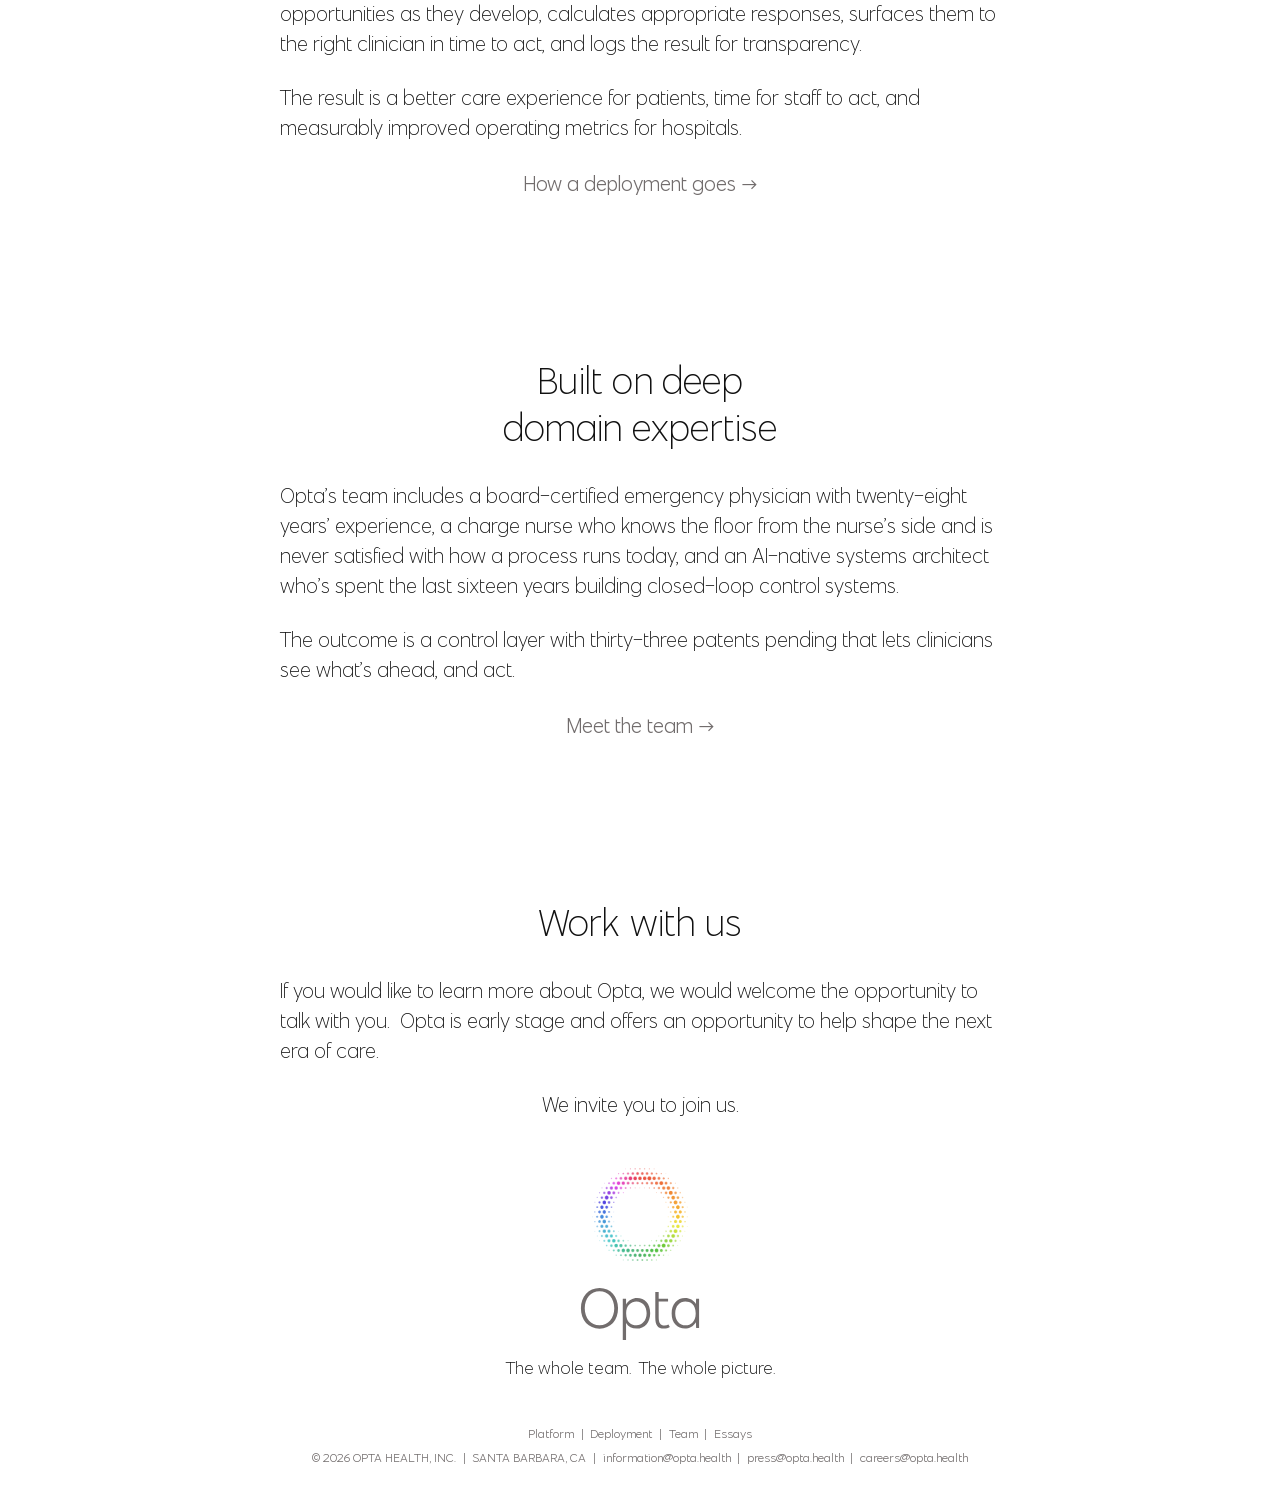
==== commit 50b2f322: "Domain screen: add the charge nurse to the team sentence" ====
--- a/index.html
+++ b/index.html
@@ -43,7 +43,7 @@
 
 <section class="s4">
   <h2>Built on deep<br>domain expertise</h2>
-  <p class="body">Opta’s team includes a board-certified emergency physician with twenty-eight years’ experience and an AI-native systems architect who’s spent the last sixteen years building closed-loop control systems.</p>
+  <p class="body">Opta’s team includes a board-certified emergency physician with twenty-eight years’ experience, a charge nurse who knows the floor from the nurse’s side and is never satisfied with how a process runs today, and an AI-native systems architect who’s spent the last sixteen years building closed-loop control systems.</p>
   <p class="body">The outcome is a control layer with <span class="patents">thirty-three</span><!-- PATENTS PENDING: edit the number --> patents pending that lets clinicians see what’s ahead, and act.</p>
   <a class="more" href="/team/">Meet the team →</a>
 </section>
--- a/assets/site.css
+++ b/assets/site.css
@@ -161,7 +161,7 @@
   .more:hover, .more:focus-visible { color: var(--ink); }
   .team { font-size: var(--size-body); display: flex; flex-wrap: wrap; justify-content: center; gap: 4vw; max-width: 60em; margin-top: 2.2em; }
   .person { flex: 1 1 15em; max-width: 19em; text-align: left; }
-  .person img { width: 9.5em; height: 9.5em; object-fit: cover; border-radius: 50%; background: #ececec; margin-bottom: 0.9em; }
+  .person img { width: 9.5em; height: 9.5em; object-fit: cover; border-radius: 0; background: #ececec; margin-bottom: 0.9em; }
   .person h3 { font-size: calc(var(--size-body) * 1.05); font-weight: 400; line-height: 1.3; }
   .person .role { font-size: calc(var(--size-body) * 0.85); font-weight: 400; color: var(--grey); margin: 0.15em 0 0.7em; }
   .person p { font-size: calc(var(--size-body) * 0.92); font-weight: 200; line-height: 1.5; }
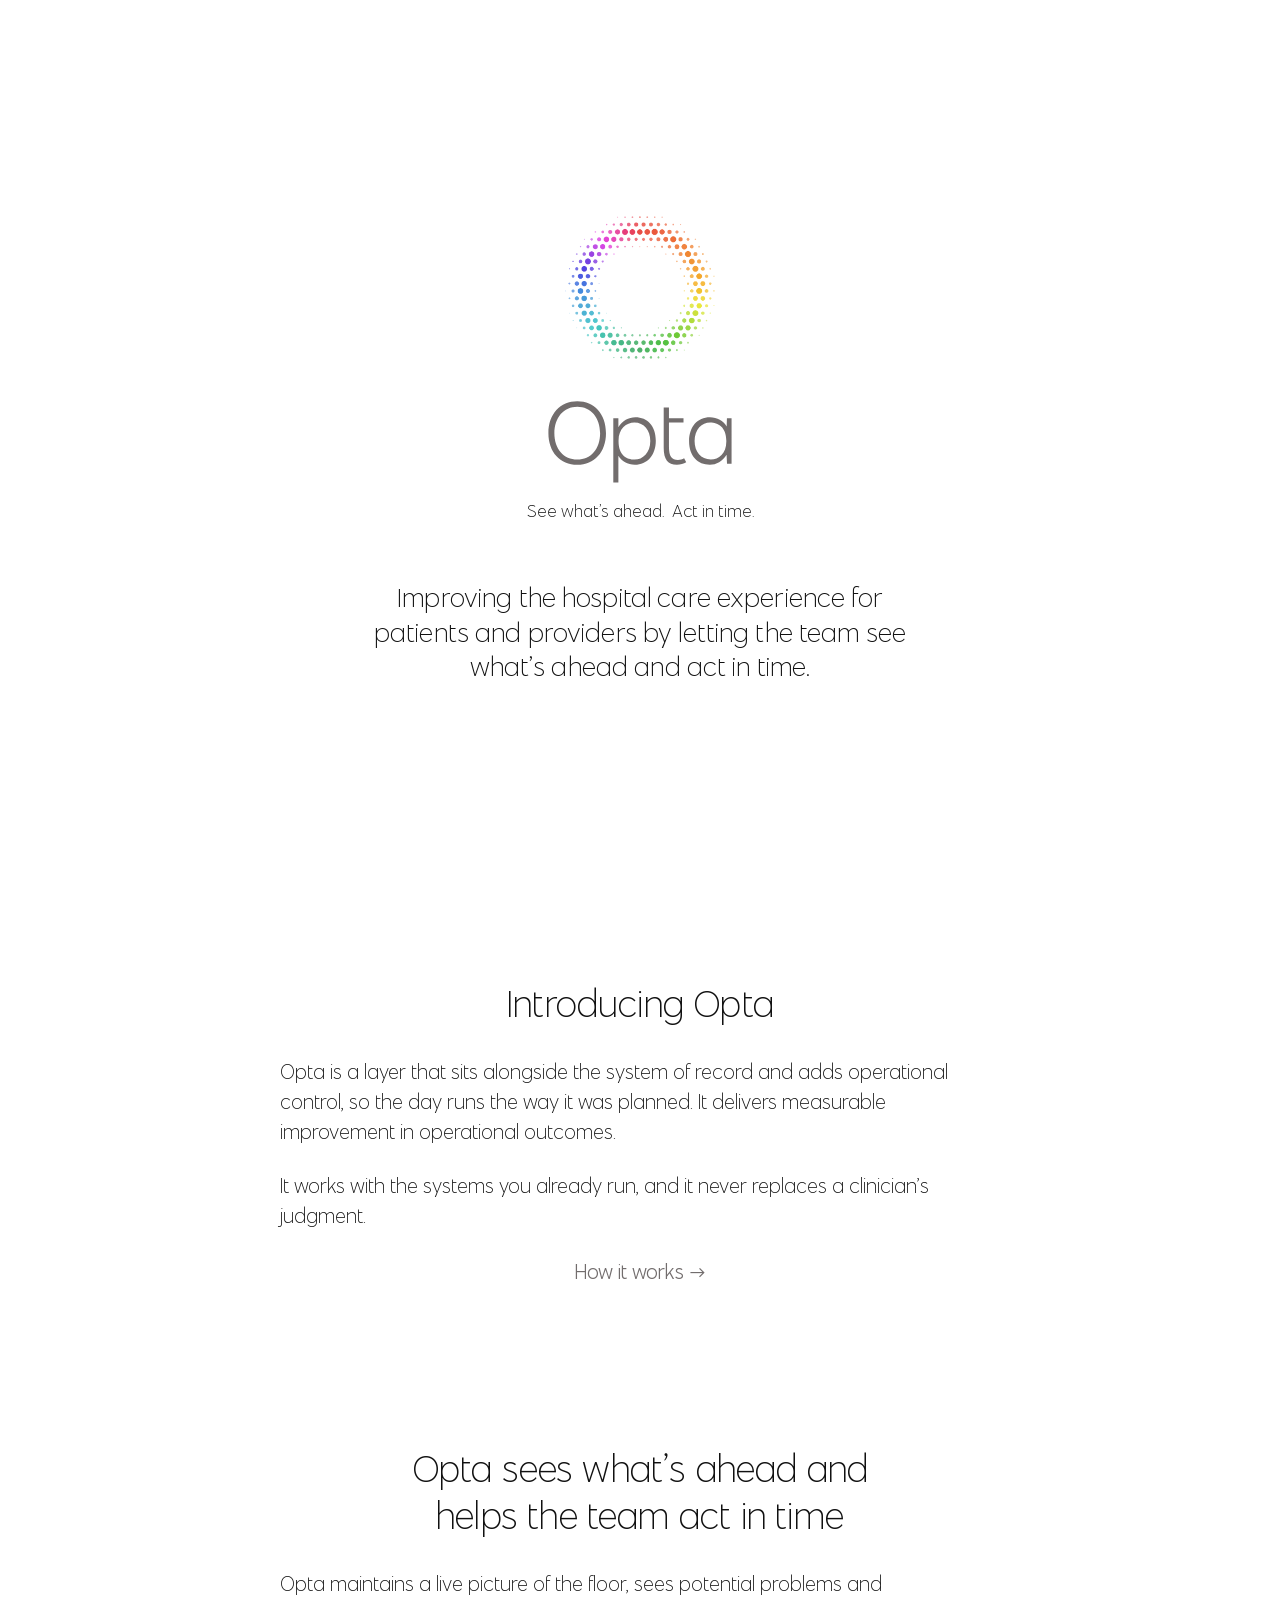
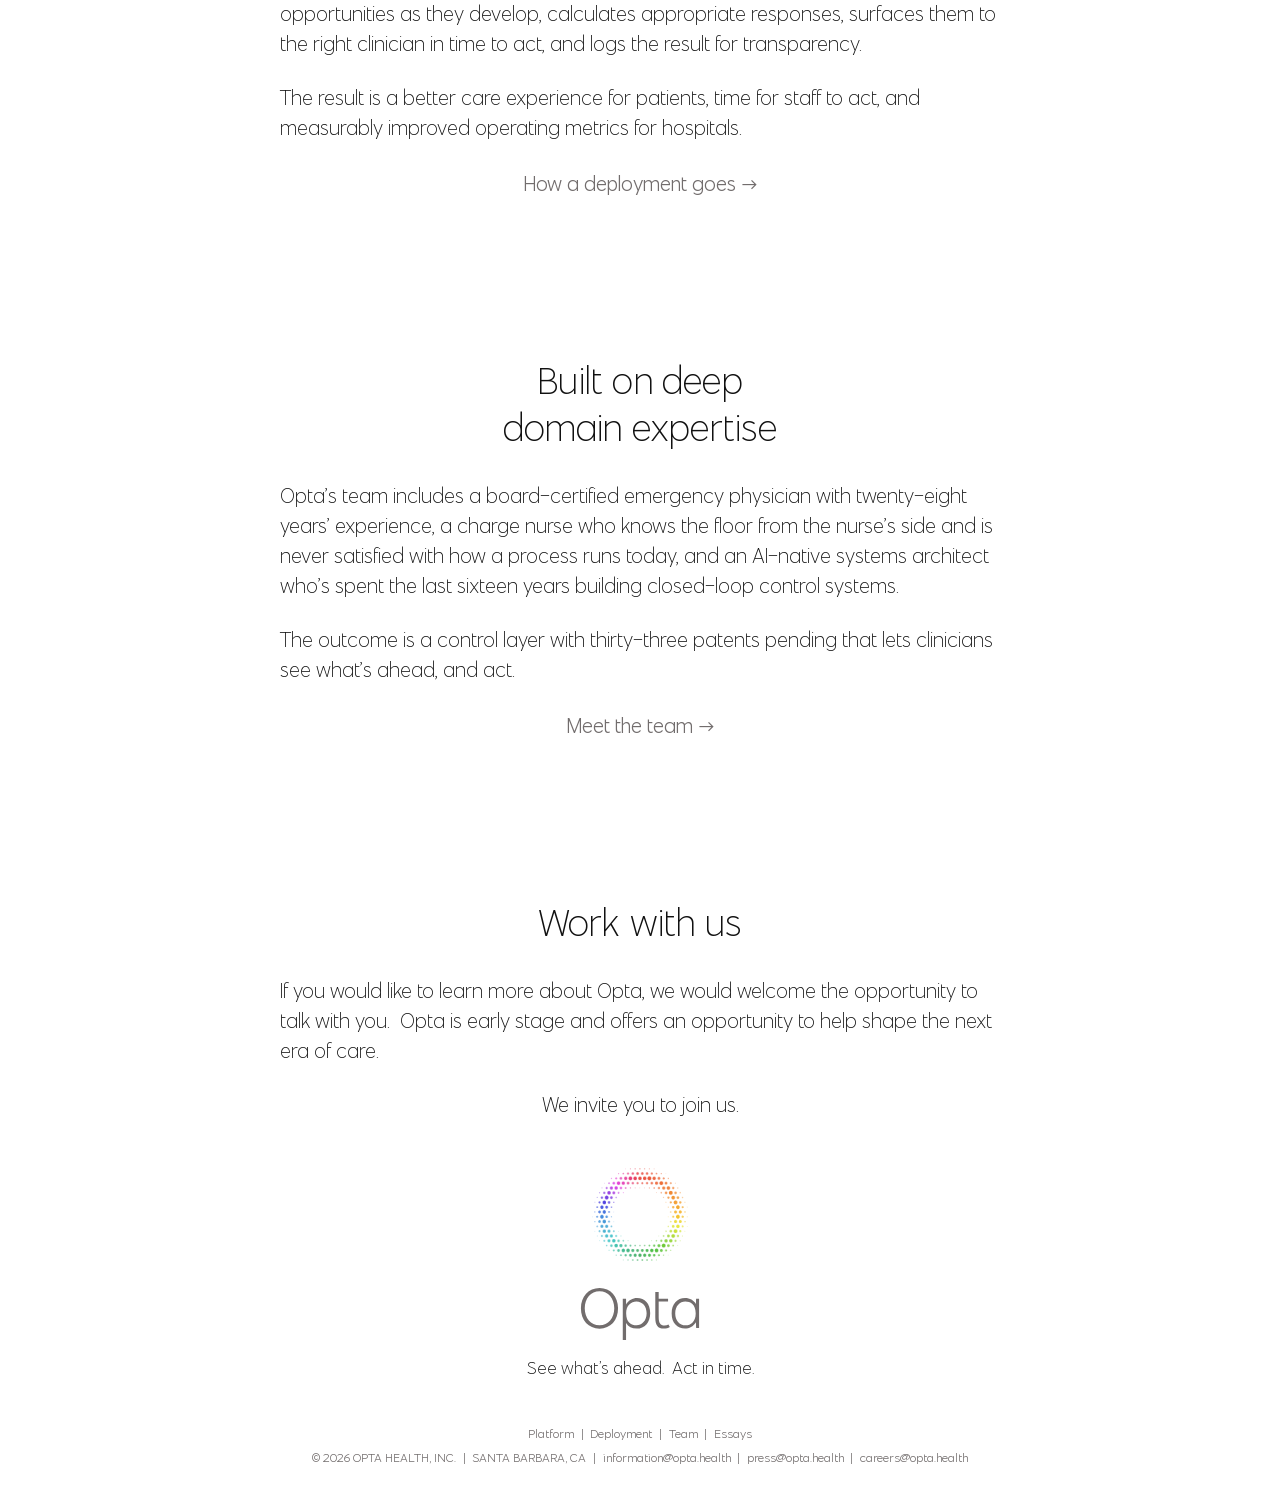
==== commit 9ec8a225: "Tagline: See what's ahead. Act in time. (replaces The whole team. The whole picture. across the site" ====
--- a/index.html
+++ b/index.html
@@ -3,10 +3,10 @@
 <head>
 <meta charset="UTF-8">
 <meta name="viewport" content="width=device-width, initial-scale=1">
-<title>Opta — The whole team. The whole picture.</title>
+<title>Opta — See what’s ahead. Act in time.</title>
 <meta name="description" content="Improving the hospital care experience for patients and providers by letting the team see what’s ahead and act in time.">
 <meta property="og:type" content="website">
-<meta property="og:title" content="Opta — The whole team. The whole picture.">
+<meta property="og:title" content="Opta — See what’s ahead. Act in time.">
 <meta property="og:description" content="Improving the hospital care experience for patients and providers by letting the team see what’s ahead and act in time.">
 <meta property="og:url" content="https://opta.health/">
 <meta property="og:image" content="https://opta.health/assets/share-card.png">
@@ -23,7 +23,7 @@
 
 <section class="s1">
   <div class="lockup"><img class="mark" src="assets/opta-mark-ring.png" alt="" width="1085" height="1039"><img class="wordmark" src="assets/opta-wordmark.svg" alt="Opta"></div>
-  <p class="tagline">The whole team.&nbsp; The whole picture.</p>
+  <p class="tagline">See what’s ahead.&nbsp; Act in time.</p>
   <h1 class="desc">Improving the hospital care experience for patients and providers by letting the team see what’s ahead and act in time.</h1>
 </section>
 
@@ -54,7 +54,7 @@
     <p class="body">If you would like to learn more about Opta, we would welcome the opportunity to talk with you.&nbsp; Opta is early stage and offers an opportunity to help shape the next era of care.</p>
     <p class="body">We invite you to join us.</p>
     <div class="lockup small"><img class="mark" src="assets/opta-mark-ring.png" alt="" width="1085" height="1039"><img class="wordmark" src="assets/opta-wordmark.svg" alt="Opta"></div>
-    <p class="tagline">The whole team.&nbsp; The whole picture.</p>
+    <p class="tagline">See what’s ahead.&nbsp; Act in time.</p>
   </div>
   <footer>
     <span class="essay"><a href="/platform/">Platform</a> <span class="sep">|</span> <a href="/deployment/">Deployment</a> <span class="sep">|</span> <a href="/team/">Team</a> <span class="sep">|</span> <a href="/essays/">Essays</a></span>
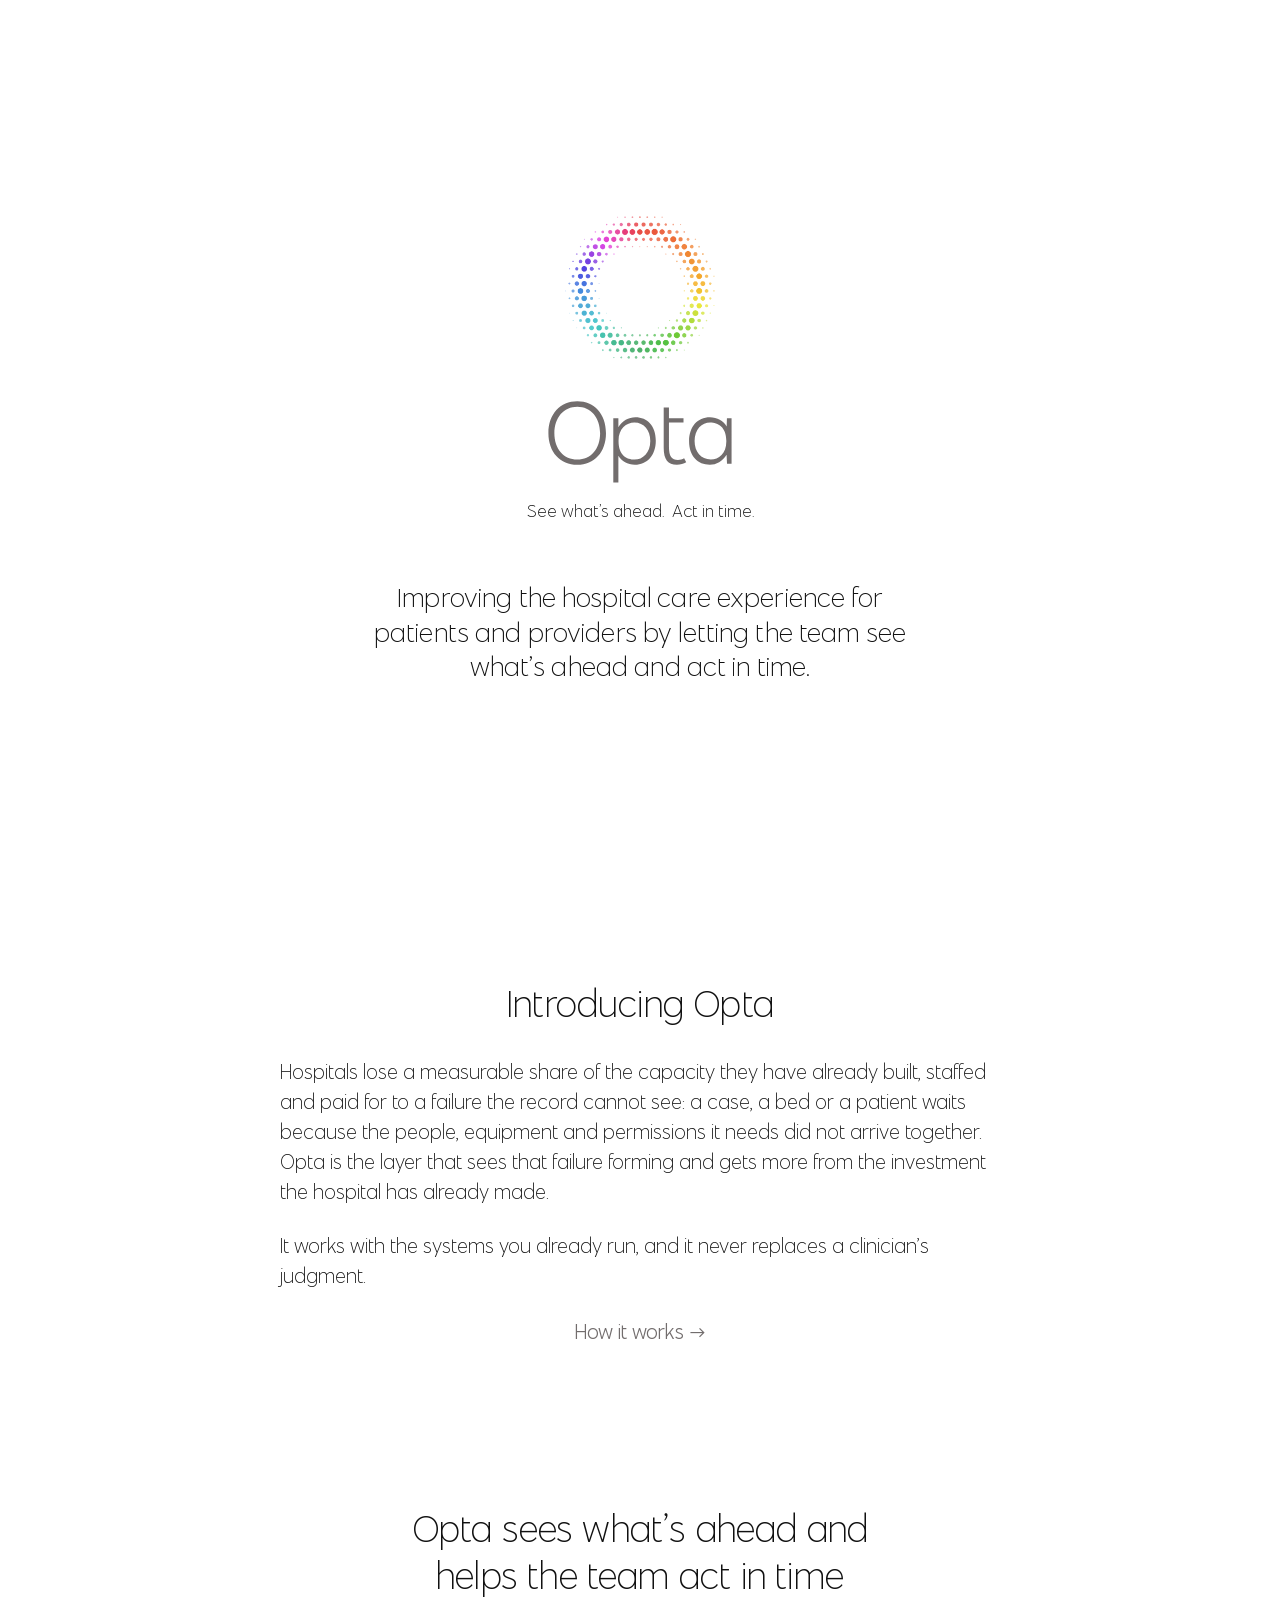
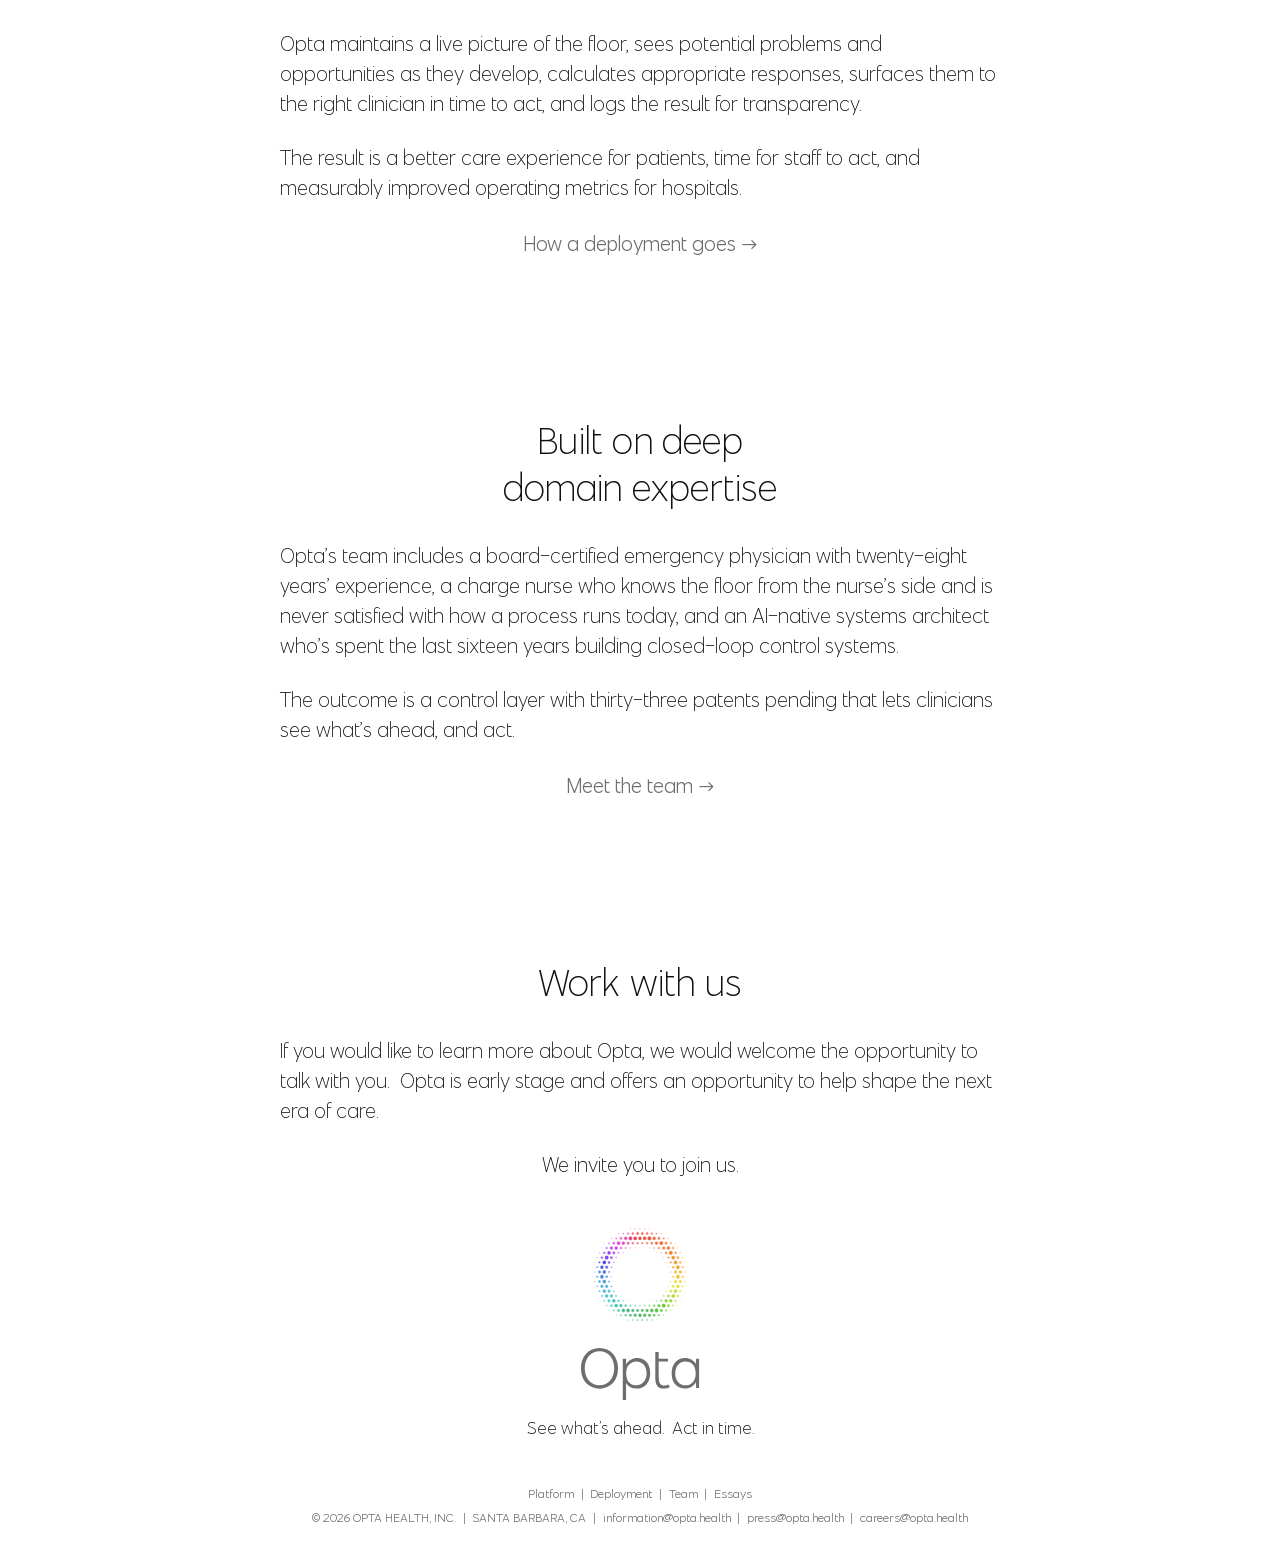
==== commit a26aa0cb: "Copy sharpened for the CFO reader: capacity-loss paragraph in Introducing Opta; on your own records;" ====
--- a/index.html
+++ b/index.html
@@ -29,7 +29,7 @@
 
 <section class="s2">
   <h2>Introducing Opta</h2>
-  <p class="body">Opta is a layer that sits alongside the system of record and adds operational control, so the day runs the way it was planned. It delivers measurable improvement in operational outcomes.</p>
+  <p class="body">Hospitals lose a measurable share of the capacity they have already built, staffed and paid for to a failure the record cannot see: a case, a bed or a patient waits because the people, equipment and permissions it needs did not arrive together. Opta is the layer that sees that failure forming and gets more from the investment the hospital has already made.</p>
   <p class="body">It works with the systems you already run, and it never replaces a clinician’s judgment.</p>
   <a class="more" href="/platform/">How it works →</a>
 </section>
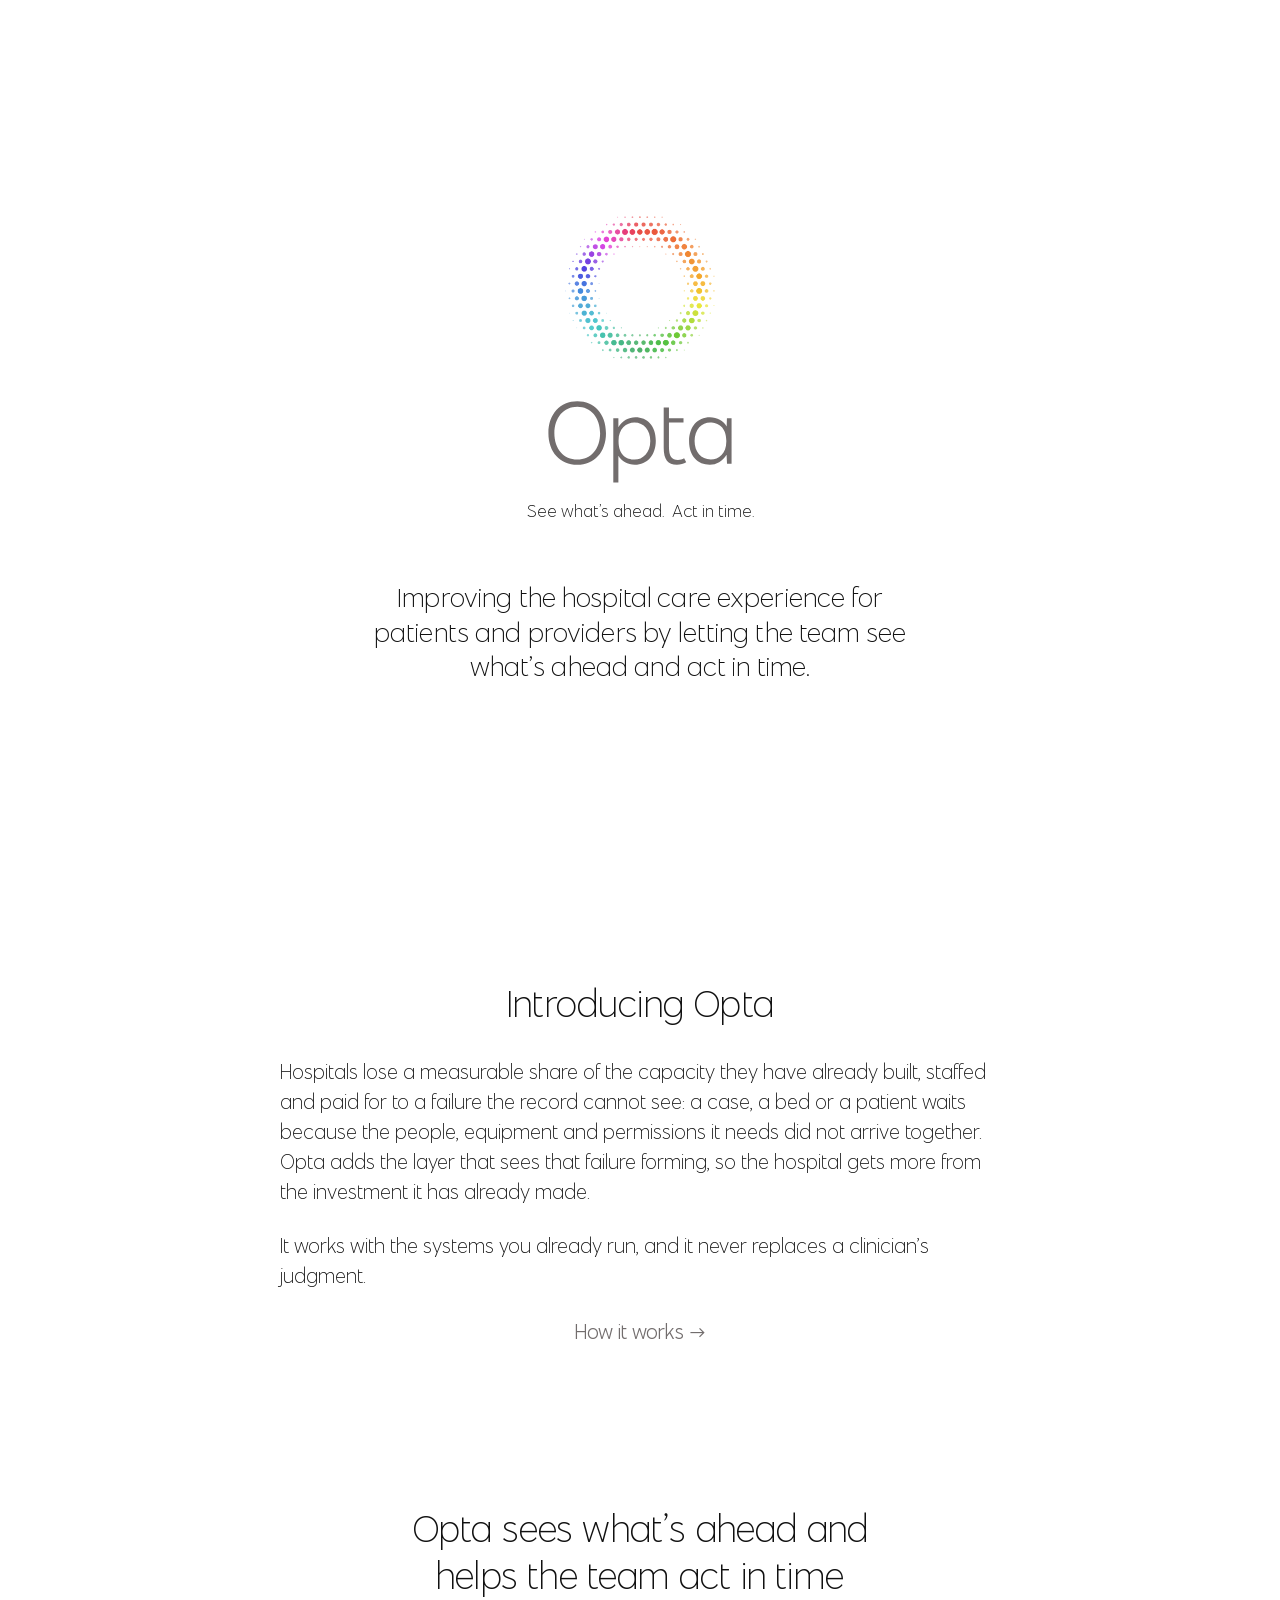
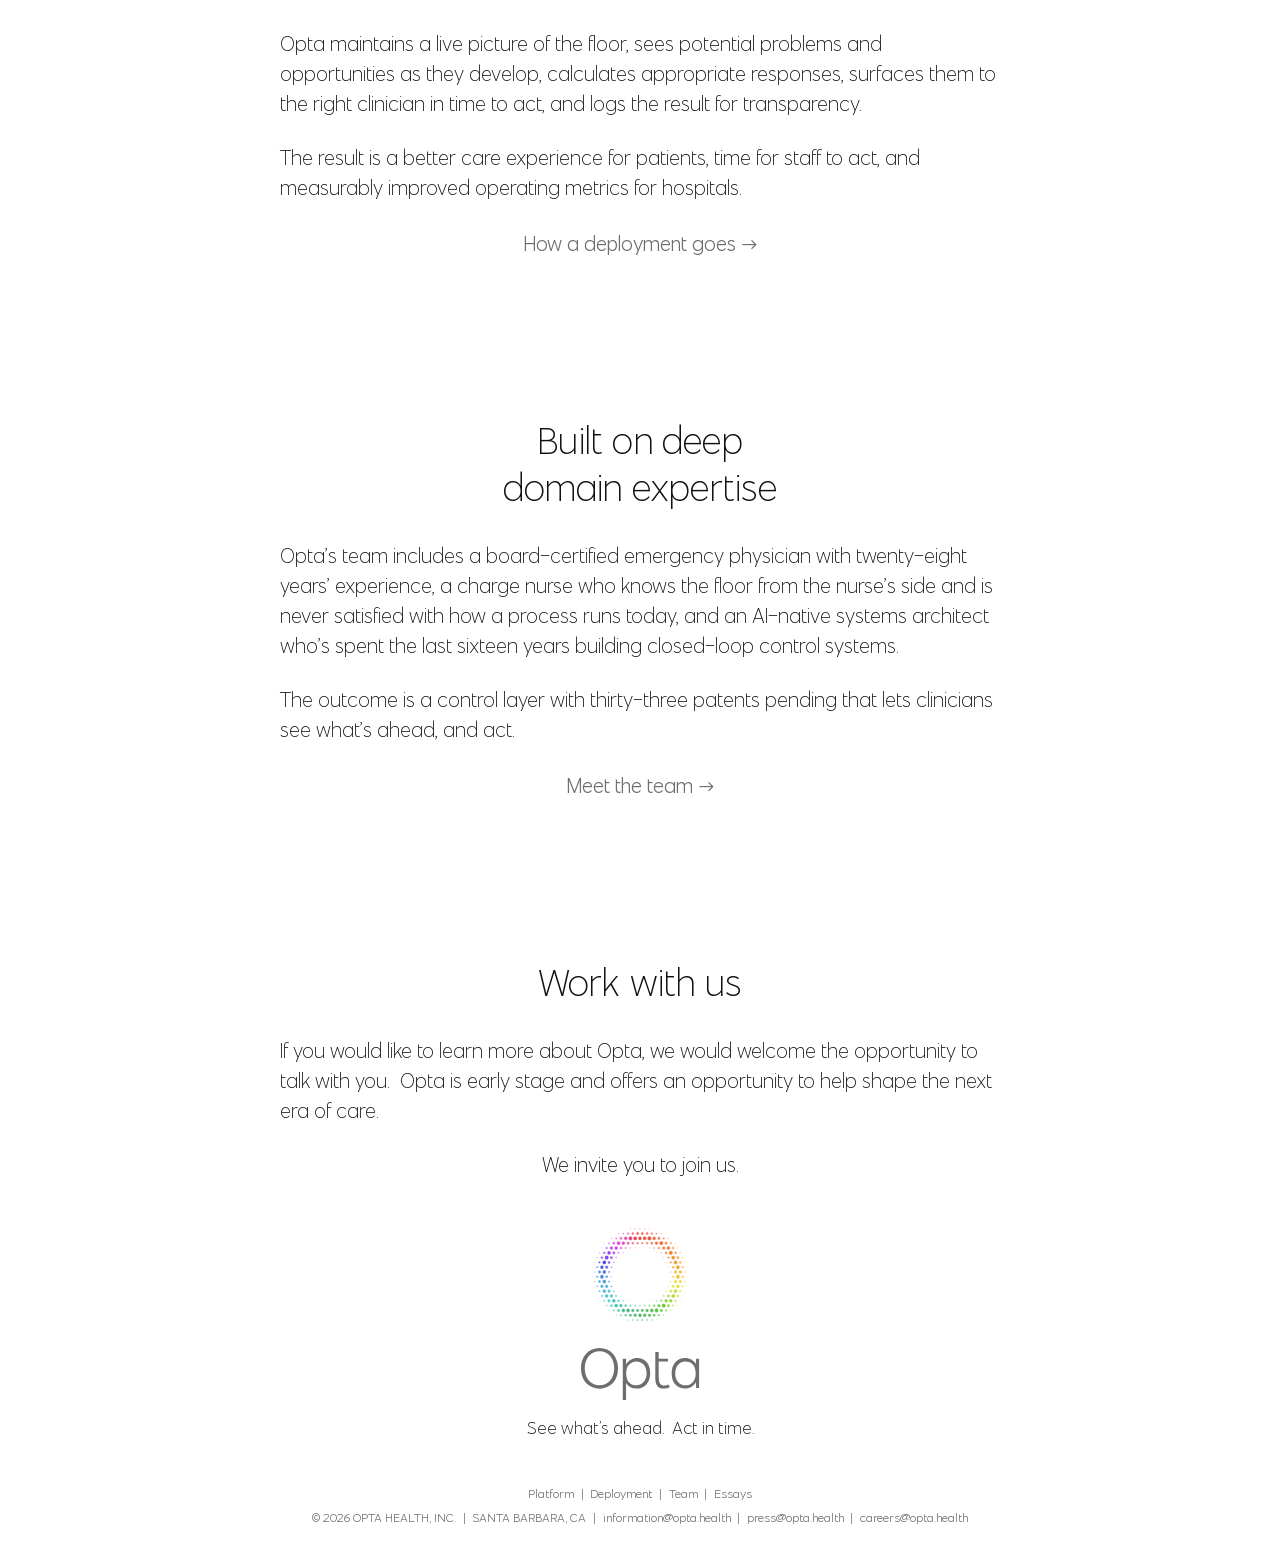
==== commit 4d12bd60: "Introducing Opta: second 'so' clause — one promise to operations, one to finance" ====
--- a/index.html
+++ b/index.html
@@ -29,7 +29,7 @@
 
 <section class="s2">
   <h2>Introducing Opta</h2>
-  <p class="body">Hospitals lose a measurable share of the capacity they have already built, staffed and paid for to a failure the record cannot see: a case, a bed or a patient waits because the people, equipment and permissions it needs did not arrive together. Opta is the layer that sees that failure forming and gets more from the investment the hospital has already made.</p>
+  <p class="body">Hospitals lose a measurable share of the capacity they have already built, staffed and paid for to a failure the record cannot see: a case, a bed or a patient waits because the people, equipment and permissions it needs did not arrive together. Opta adds the layer that sees that failure forming, so the hospital gets more from the investment it has already made.</p>
   <p class="body">It works with the systems you already run, and it never replaces a clinician’s judgment.</p>
   <a class="more" href="/platform/">How it works →</a>
 </section>
